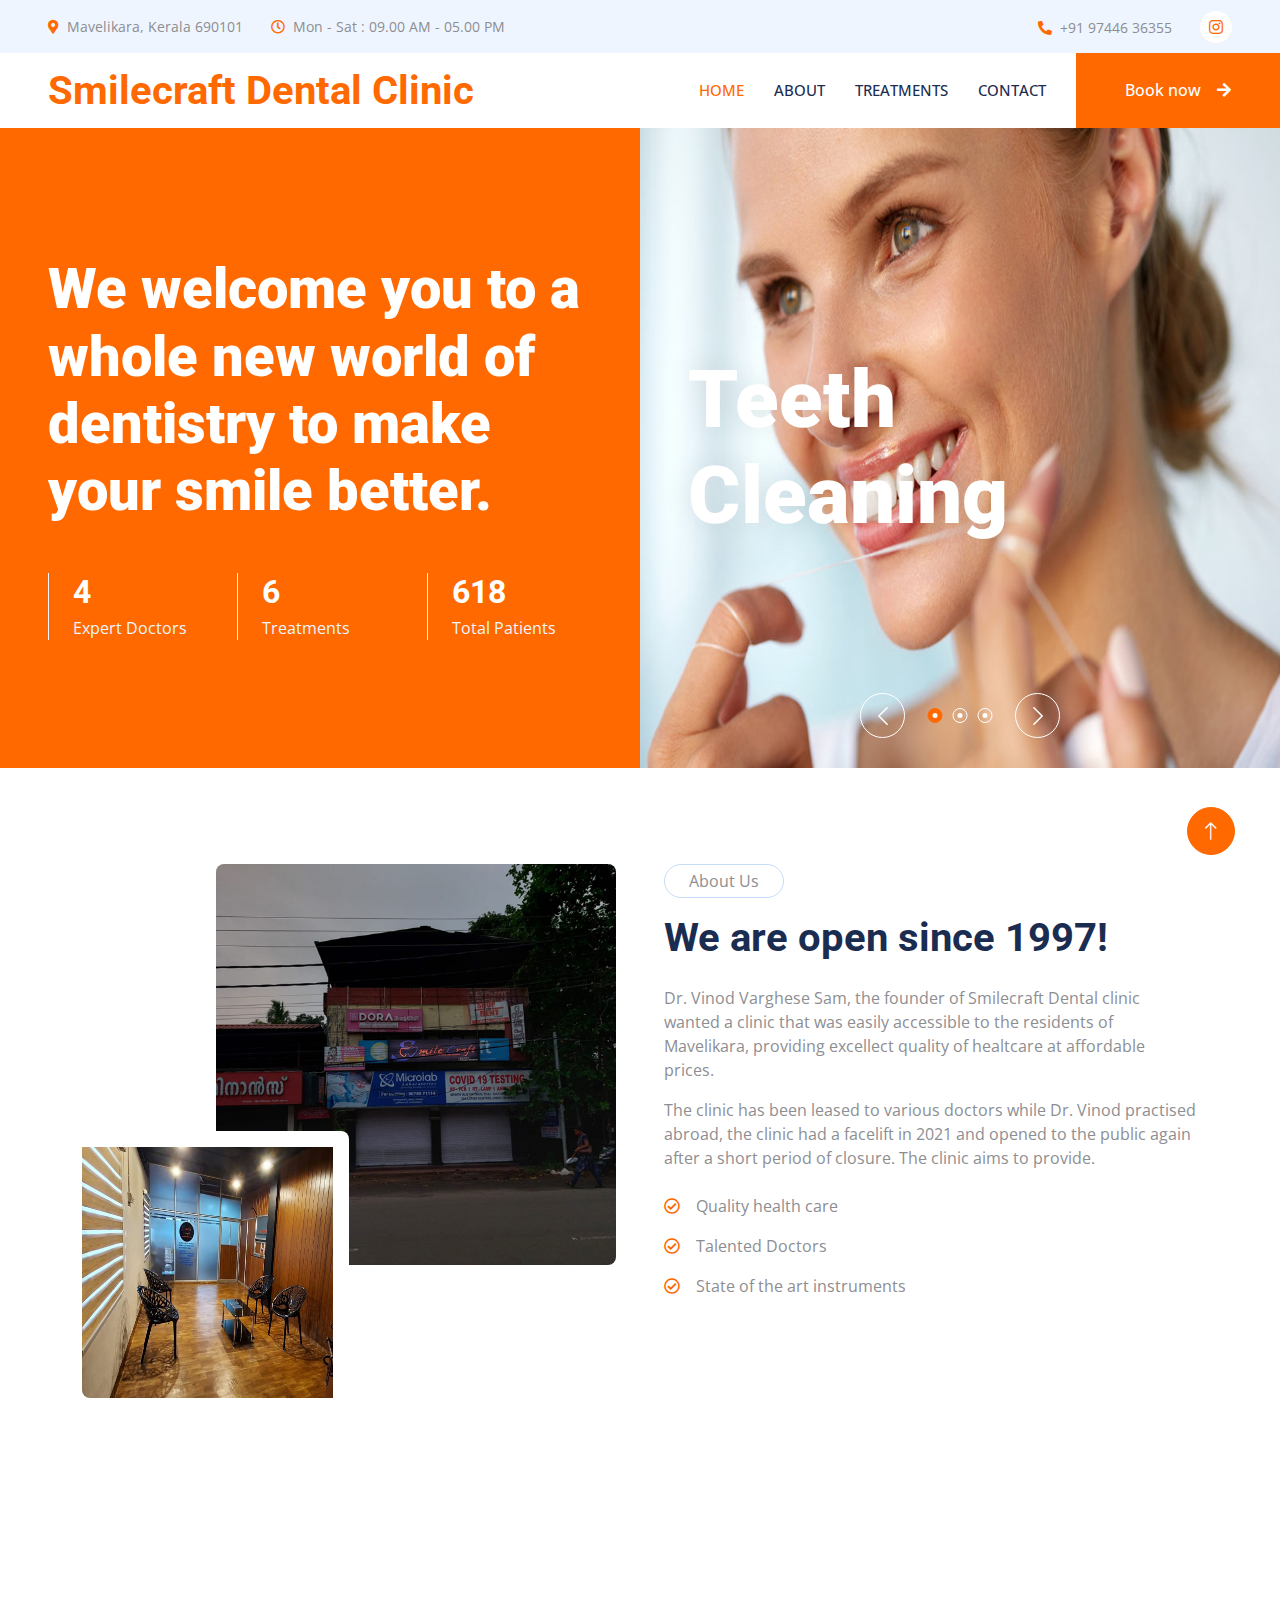
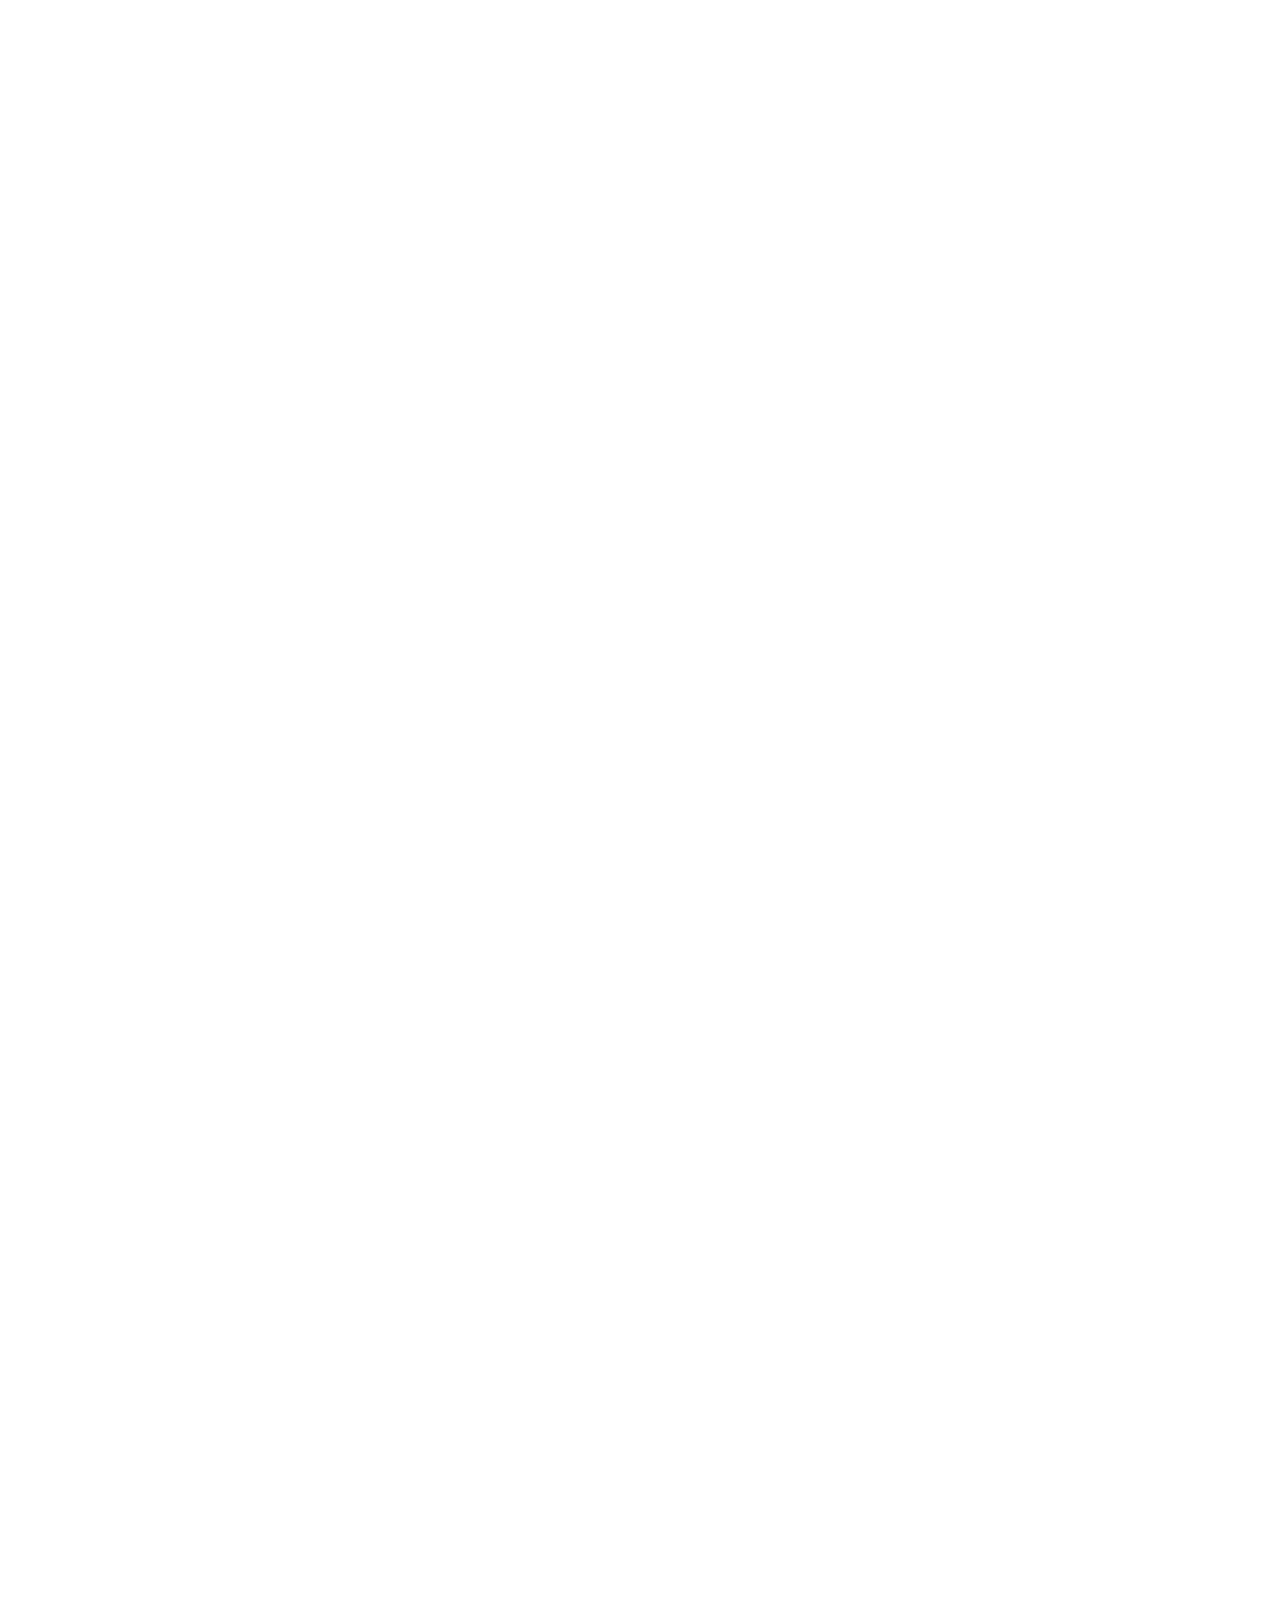
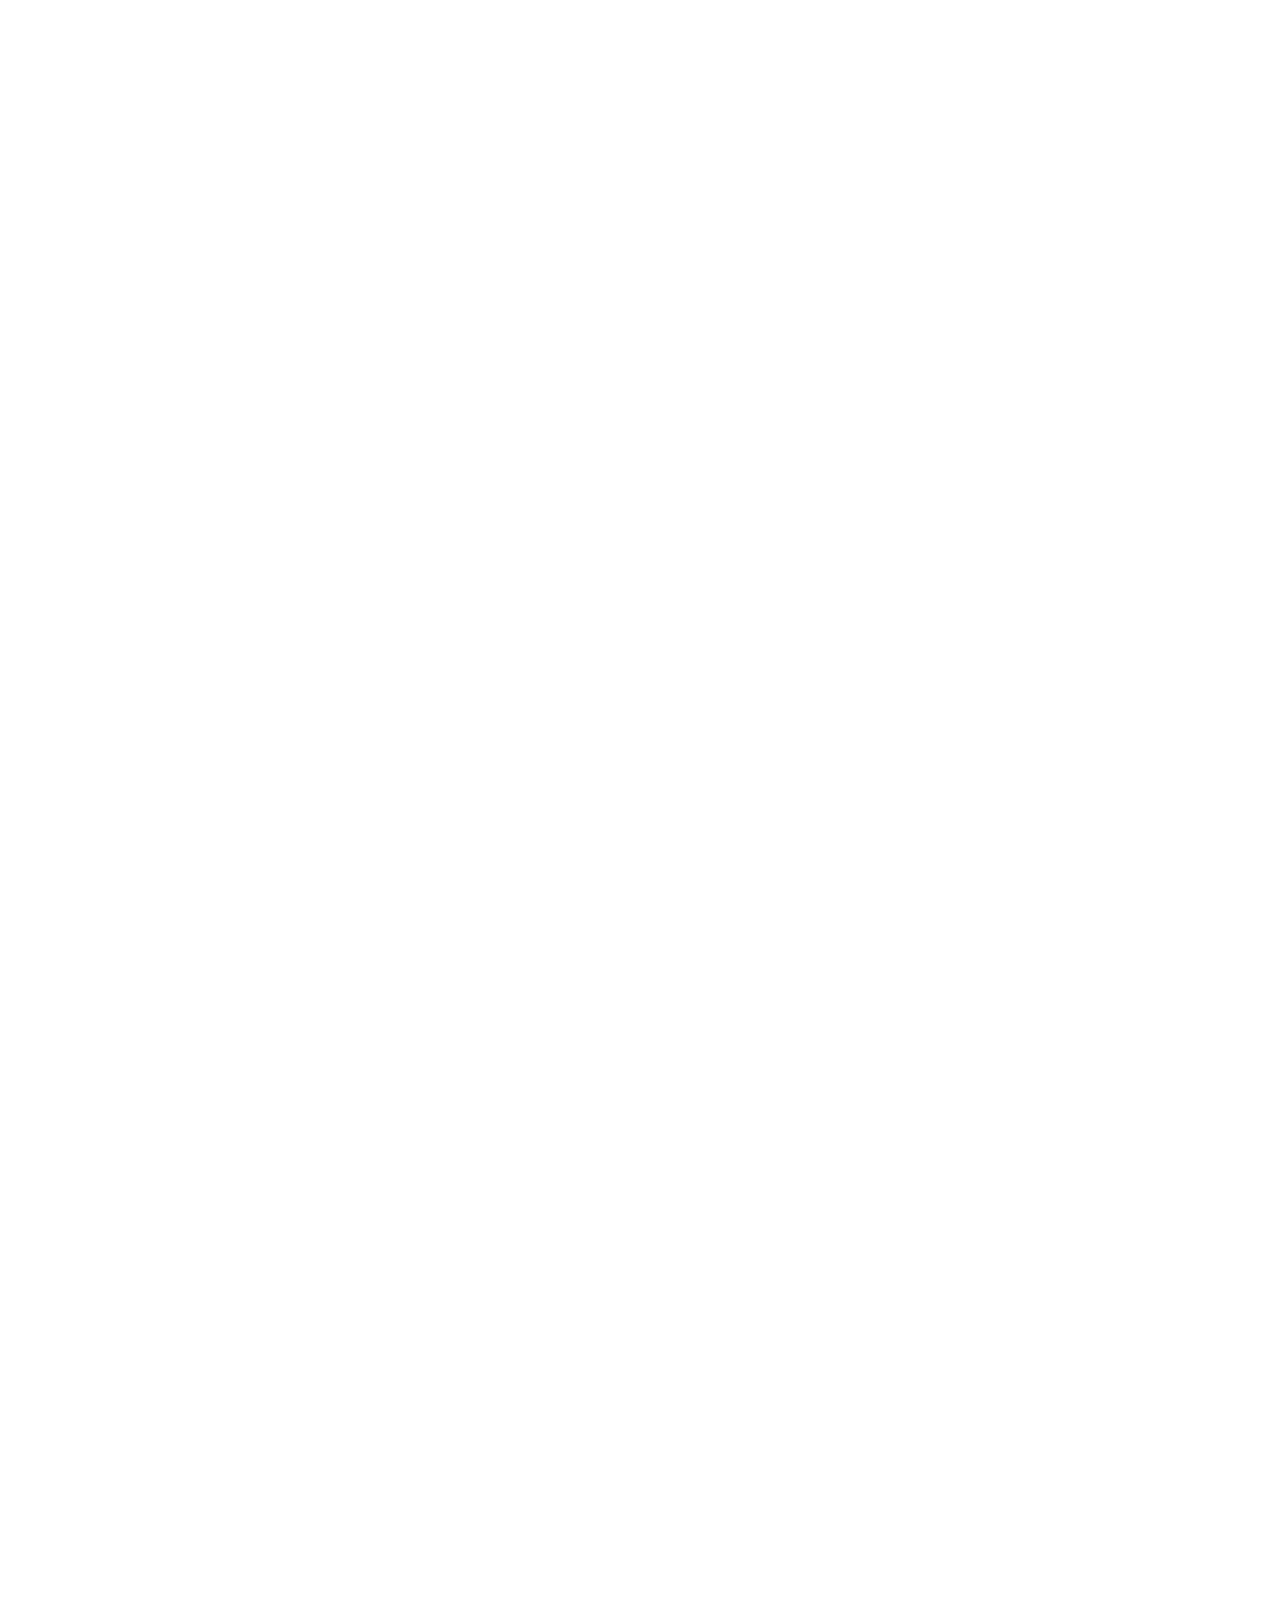
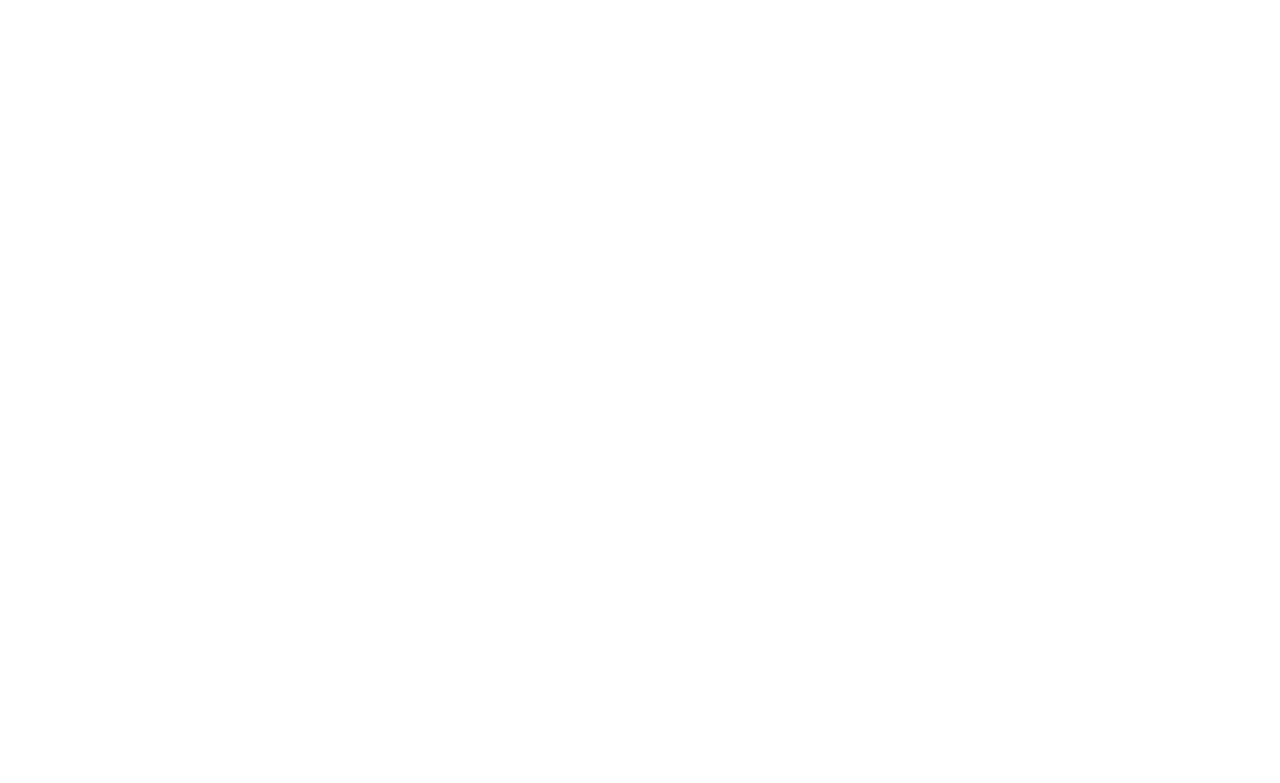
==== index.html @ eaed52ec "New update to entire site and name" ====
<!DOCTYPE html>
<html lang="en">

<head>
    <meta charset="utf-8">
    <title>Smilecraft Dental clinic</title>
    <meta content="width=device-width, initial-scale=1.0" name="viewport">
    <meta content="" name="keywords">
    <meta content="" name="description">

    <!-- Favicon -->
    <link rel="apple-touch-icon" sizes="180x180" href="img/apple-touch-icon.png">
    <link rel="icon" type="image/png" sizes="32x32" href="img/favicon-32x32.png">
    <link rel="icon" type="image/png" sizes="16x16" href="img/favicon-16x16.png">
    <link rel="manifest" href="img/site.webmanifest">

    <!-- Google Web Fonts -->
    <link rel="preconnect" href="https://fonts.googleapis.com">
    <link rel="preconnect" href="https://fonts.gstatic.com" crossorigin>
    <link href="https://fonts.googleapis.com/css2?family=Open+Sans:wght@400;500&family=Roboto:wght@500;700;900&display=swap" rel="stylesheet"> 

    <!-- Icon Font Stylesheet -->
    <link href="https://cdnjs.cloudflare.com/ajax/libs/font-awesome/5.10.0/css/all.min.css" rel="stylesheet">
    <link href="https://cdn.jsdelivr.net/npm/bootstrap-icons@1.4.1/font/bootstrap-icons.css" rel="stylesheet">

    <!-- Libraries Stylesheet -->
    <link href="lib/animate/animate.min.css" rel="stylesheet">
    <link href="lib/owlcarousel/assets/owl.carousel.min.css" rel="stylesheet">
    <link href="lib/tempusdominus/css/tempusdominus-bootstrap-4.min.css" rel="stylesheet" />

    <!-- Customized Bootstrap Stylesheet -->
    <link href="css/bootstrap.min.css" rel="stylesheet">

    <!-- Template Stylesheet -->
    <link href="css/style.css" rel="stylesheet">
</head>

<body>
    <!-- Spinner Start -->
    <div id="spinner" class="show bg-white position-fixed translate-middle w-100 vh-100 top-50 start-50 d-flex align-items-center justify-content-center">
        <div class="spinner-grow text-primary" style="width: 3rem; height: 3rem;" role="status">
            <span class="sr-only">Loading...</span>
        </div>
    </div>
    <!-- Spinner End -->


    <!-- Topbar Start -->
    <div class="container-fluid bg-light p-0 wow fadeIn" data-wow-delay="0.1s">
        <div class="row gx-0 d-none d-lg-flex">
            <div class="col-lg-7 px-5 text-start">
                <div class="h-100 d-inline-flex align-items-center py-3 me-4">
                    <small class="fa fa-map-marker-alt text-primary me-2"></small>
                    <small>Mavelikara, Kerala 690101</small>
                </div>
                <div class="h-100 d-inline-flex align-items-center py-3">
                    <small class="far fa-clock text-primary me-2"></small>
                    <small>Mon - Sat : 09.00 AM - 05.00 PM</small>
                </div>
            </div>
            <div class="col-lg-5 px-5 text-end">
                <div class="h-100 d-inline-flex align-items-center py-3 me-4">
                    <small class="fa fa-phone-alt text-primary me-2"></small>
                    <small>+91 97446 36355</small>
                </div>
                <div class="h-100 d-inline-flex align-items-center">
                    <!-- <a class="btn btn-sm-square rounded-circle bg-white text-primary me-1" href=""><i class="fab fa-facebook-f"></i></a> -->
                    <!-- <a class="btn btn-sm-square rounded-circle bg-white text-primary me-1" href=""><i class="fab fa-twitter"></i></a> -->
                    <!-- <a class="btn btn-sm-square rounded-circle bg-white text-primary me-1" href=""><i class="fab fa-linkedin-in"></i></a> -->
                    <a class="btn btn-sm-square rounded-circle bg-white text-primary me-0" href="https://www.instagram.com/smilecraftmvk/"><i class="fab fa-instagram"></i></a>
                </div>
            </div>
        </div>
    </div>
    <!-- Topbar End -->


    <!-- Navbar Start -->
    <nav class="navbar navbar-expand-lg bg-white navbar-light sticky-top p-0 wow fadeIn" data-wow-delay="0.1s">
        <a href="index.html" class="navbar-brand d-flex align-items-center px-4 px-lg-5">
            <h1 class="m-0 text-primary">Smilecraft Dental Clinic</h1>
        </a>
        <button type="button" class="navbar-toggler me-4" data-bs-toggle="collapse" data-bs-target="#navbarCollapse">
            <span class="navbar-toggler-icon"></span>
        </button>
        <div class="collapse navbar-collapse" id="navbarCollapse">
            <div class="navbar-nav ms-auto p-4 p-lg-0">
                <a href="index.html" class="nav-item nav-link active">Home</a>
                <a href="about.html" class="nav-item nav-link">About</a>
                <a href="treatment.html" class="nav-item nav-link">Treatments</a>
                <!-- <div class="nav-item dropdown">
                    <a href="#" class="nav-link dropdown-toggle" data-bs-toggle="dropdown">Pages</a>
                    <div class="dropdown-menu rounded-0 rounded-bottom m-0">
                        <a href="team.html" class="dropdown-item">Our doctors</a>
                        <a href="testimonial.html" class="dropdown-item">Testimonial</a>
                    </div>
                </div> -->
                <a href="contact.html" class="nav-item nav-link">Contact</a>
            </div>
            <a href="appointment.html" class="btn btn-primary rounded-0 py-4 px-lg-5 d-none d-lg-block">Book now<i class="fa fa-arrow-right ms-3"></i></a>
        </div>
    </nav>
    <!-- Navbar End -->


    <!-- Header Start -->
    <div class="container-fluid header bg-primary p-0 mb-5">
        <div class="row g-0 align-items-center flex-column-reverse flex-lg-row">
            <div class="col-lg-6 p-5 wow fadeIn" data-wow-delay="0.1s">
                <h1 class="display-4 text-white mb-5">We welcome you to a whole new world of dentistry to make your smile better.</h1>
                <div class="row g-4">
                    <div class="col-sm-4">
                        <div class="border-start border-light ps-4">
                            <h2 class="text-white mb-1" data-toggle="counter-up">12</h2>
                            <p class="text-light mb-0">Expert Doctors</p>
                        </div>
                    </div>
                    <div class="col-sm-4">
                        <div class="border-start border-light ps-4">
                            <h2 class="text-white mb-1" data-toggle="counter-up">17</h2>
                            <p class="text-light mb-0">Treatments</p>
                        </div>
                    </div>
                    <div class="col-sm-4">
                        <div class="border-start border-light ps-4">
                            <h2 class="text-white mb-1" data-toggle="counter-up">1900</h2>
                            <p class="text-light mb-0">Total Patients</p>
                        </div>
                    </div>
                </div>
            </div>
            <div class="col-lg-6 wow fadeIn" data-wow-delay="0.5s">
                <div class="owl-carousel header-carousel">
                    <div class="owl-carousel-item position-relative">
                        <img class="img-fluid" src="img/carousel-1.jpg" alt="">
                        <div class="owl-carousel-text">
                            <h1 class="display-1 text-white mb-0">Teeth Cleaning</h1>
                        </div>
                    </div>
                    <div class="owl-carousel-item position-relative">
                        <img class="img-fluid" src="img/carousel-2.jpg" alt="">
                        <div class="owl-carousel-text">
                            <h1 class="display-1 text-white mb-0">Extractions</h1>
                        </div>
                    </div>
                    <div class="owl-carousel-item position-relative">
                        <img class="img-fluid" src="img/carousel-3.jpg" alt="">
                        <div class="owl-carousel-text">
                            <h1 class="display-1 text-white mb-0">Root Canal</h1>
                        </div>
                    </div>
                </div>
            </div>
        </div>
    </div>
    <!-- Header End -->


    <!-- About Start -->
    <div class="container-xxl py-5">
        <div class="container">
            <div class="row g-5">
                <div class="col-lg-6 wow fadeIn" data-wow-delay="0.1s">
                    <div class="d-flex flex-column">
                        <img class="img-fluid rounded w-75 align-self-end" src="img/about-1.jpg" alt="">
                        <img class="img-fluid rounded w-50 bg-white pt-3 pe-3" src="img/about-2.jpg" alt="" style="margin-top: -25%;">
                    </div>
                </div>
                <div class="col-lg-6 wow fadeIn" data-wow-delay="0.5s">
                    <p class="d-inline-block border rounded-pill py-1 px-4">About Us</p>
                    <h1 class="mb-4">We are open since 1997!</h1>
                    <p>Dr. Vinod Varghese Sam, the founder of Smilecraft Dental clinic wanted a clinic that was easily accessible to the residents of Mavelikara, providing excellect quality of healtcare at affordable prices.</p>
                    <p class="mb-4">The clinic has been leased to various doctors while Dr. Vinod practised abroad, the clinic had a facelift in 2021 and opened to the public again after a short period of closure. The clinic aims to provide.</p>
                    <p><i class="far fa-check-circle text-primary me-3"></i>Quality health care</p>
                    <p><i class="far fa-check-circle text-primary me-3"></i>Talented Doctors</p>
                    <p><i class="far fa-check-circle text-primary me-3"></i>State of the art instruments</p>
                </div>
            </div>
        </div>
    </div>
    <!-- About End -->


    <!-- Service Start -->
    <div class="container-xxl py-5">
        <div class="container">
            <div class="text-center mx-auto mb-5 wow fadeInUp" data-wow-delay="0.1s" style="max-width: 600px;">
                <p class="d-inline-block border rounded-pill py-1 px-4">Services</p>
                <h1>Dental Treatments We Provide</h1>
            </div>
            <div class="row g-4">
                <div class="col-lg-4 col-md-6 wow fadeInUp" data-wow-delay="0.1s">
                    <div class="service-item bg-light rounded h-100 p-5">
                        <div class="d-inline-flex align-items-center justify-content-center bg-white rounded-circle mb-4" style="width: 65px; height: 65px;">
                            <i class="fa fa-tooth text-primary fs-4"></i>
                        </div>
                        <h4 class="mb-3">Teeth Cleaning</h4>
                        <p class="mb-4">This is by far the most common reason people visit the dentist. Many dentists recommend a cleaning every six months, and some recommend once a year. Either way, it’s a very important part of oral health. Your own toothbrush will never be as efficient as the tools a dentist uses to clean your teeth.</p>
                        <!-- <a class="btn" href=""><i class="fa fa-plus text-primary me-3"></i>Read More</a> -->
                    </div>
                </div>
                <div class="col-lg-4 col-md-6 wow fadeInUp" data-wow-delay="0.3s">
                    <div class="service-item bg-dark rounded h-100 p-5">
                        <div class="d-inline-flex align-items-center justify-content-center bg-white rounded-circle mb-4" style="width: 65px; height: 65px;">
                            <i class="fa fa-tooth text-primary fs-4"></i>
                        </div>
                        <h4 class="mb-3 text-white">Teeth Whitening</h4>
                        <p class="mb-4">Some people are sensitive to the whitening agents used, but otherwise it’s an easy procedure that most dental offices can do. At home teeth whitening kits involve a lot of extra time and effort. You need to buy kits and spend a lot of time.</p>
                        <!-- <a class="btn" href=""><i class="fa fa-plus text-primary me-3"></i>Read More</a> -->
                    </div>
                </div>
                <div class="col-lg-4 col-md-6 wow fadeInUp" data-wow-delay="0.5s">
                    <div class="service-item bg-light rounded h-100 p-5">
                        <div class="d-inline-flex align-items-center justify-content-center bg-white rounded-circle mb-4" style="width: 65px; height: 65px;">
                            <i class="fa fa-tooth text-primary fs-4"></i>
                        </div>
                        <h4 class="mb-3">Extractions</h4>
                        <p class="mb-4">Extractions sound scary and painful. Admittedly, they are not the most pleasant of procedures. However, your dentist will do everything in their power to help you feel comfortable. You may need an extraction for any number of reasons.</p>
                        <!-- <a class="btn" href=""><i class="fa fa-plus text-primary me-3"></i>Read More</a> -->
                    </div>
                </div>
                <div class="col-lg-4 col-md-6 wow fadeInUp" data-wow-delay="0.1s">
                    <div class="service-item bg-dark rounded h-100 p-5">
                        <div class="d-inline-flex align-items-center justify-content-center bg-white rounded-circle mb-4" style="width: 65px; height: 65px;">
                            <i class="fa fa-tooth text-primary fs-4"></i>
                        </div>
                        <h4 class="mb-3 text-white">Fillings</h4>
                        <p class="mb-4">Cavities are all too common and all too easy to get. For most cavities, a filling is the recommended answer. Acids in food and inside your body can easily break down tooth enamel if overexposed. Luckily, filling most cavities is a quick procedure. You’ll likely be numbed, which can last for a few hours after the filling is over.</p>
                        <!-- <a class="btn" href=""><i class="fa fa-plus text-primary me-3"></i>Read More</a> -->
                    </div>
                </div>
                <div class="col-lg-4 col-md-6 wow fadeInUp" data-wow-delay="0.3s">
                    <div class="service-item bg-light rounded h-100 p-5">
                        <div class="d-inline-flex align-items-center justify-content-center bg-white rounded-circle mb-4" style="width: 65px; height: 65px;">
                            <i class="fa fa-tooth text-primary fs-4"></i>
                        </div>
                        <h4 class="mb-3">Crowns</h4>
                        <p class="mb-4">If your cavity is a little too big for a filling, or the top part of your tooth has decayed, a crown is the solution. These are usually two-visit procedures, but like the filling, shouldn’t be overtly painful. Your dentist will take a molding of your tooth so that a lab can craft a properly fitted crown to cover the decayed area.</p>
                        <!-- <a class="btn" href=""><i class="fa fa-plus text-primary me-3"></i>Read More</a> -->
                    </div>
                </div>
                <div class="col-lg-4 col-md-6 wow fadeInUp" data-wow-delay="0.5s">
                    <div class="service-item bg-dark rounded h-100 p-5">
                        <div class="d-inline-flex align-items-center justify-content-center bg-white rounded-circle mb-4" style="width: 65px; height: 65px;">
                            <i class="fa fa-tooth text-primary fs-4"></i>
                        </div>
                        <h4 class="mb-3 text-white">Root Canal</h4>
                        <p class="mb-4">This is one that most people dread, and for fair reasons. Root canals are usually preceded by some pretty awful tooth pain. A root canal means the tissue inside or under your tooth is infected and inflamed. To get rid of the pain, the dentist needs to deaden the nerve and remove the tissue. Sometimes you may need to take an antibiotic before the procedure.</p>
                        <!-- <a class="btn" href=""><i class="fa fa-plus text-primary me-3"></i>Read More</a> -->
                    </div>
                </div>
                <div class="col-lg-4 col-md-6 wow fadeInUp" data-wow-delay="0.5s">
                    <div class="service-item bg-light rounded h-100 p-5">
                        <div class="d-inline-flex align-items-center justify-content-center bg-white rounded-circle mb-4" style="width: 65px; height: 65px;">
                            <i class="fa fa-tooth text-primary fs-4"></i>
                        </div>
                        <h4 class="mb-3">Braces/Invisalign</h4>
                        <p class="mb-4">Most practices are moving away from traditional braces and towards Invisalign, but they both serve the same purpose. The goal is to straighten and correct crooked teeth, as straighter teeth are often healthier and easier to take care of. Classic braces use metal and other materials to slowly tighten teeth back into place.</p>
                        <!-- <a class="btn" href=""><i class="fa fa-plus text-primary me-3"></i>Read More</a> -->
                    </div>
                </div>
                <div class="col-lg-4 col-md-6 wow fadeInUp" data-wow-delay="0.5s">
                    <div class="service-item bg-dark rounded h-100 p-5">
                        <div class="d-inline-flex align-items-center justify-content-center bg-white rounded-circle mb-4" style="width: 65px; height: 65px;">
                            <i class="fa fa-tooth text-primary fs-4"></i>
                        </div>
                        <h4 class="mb-3 text-white">Bonding</h4>
                        <p class="mb-4">This is another way to repair damaged or chipped teeth. It involves a resin – a sort of plastic – that your dentists tints to match the natural shade of your teeth. It’s less invasive than some other methods, especially for smaller imperfections. Several layers are needed to really secure the resin, and a light is used to “dry” each layer.</p>
                        <!-- <a class="btn" href=""><i class="fa fa-plus text-primary me-3"></i>Read More</a> -->
                    </div>
                </div>
                <div class="col-lg-4 col-md-6 wow fadeInUp" data-wow-delay="0.5s">
                    <div class="service-item bg-light rounded h-100 p-5">
                        <div class="d-inline-flex align-items-center justify-content-center bg-white rounded-circle mb-4" style="width: 65px; height: 65px;">
                            <i class="fa fa-tooth text-primary fs-4"></i>
                        </div>
                        <h4 class="mb-3">Dentures</h4>
                        <p class="mb-4">Dentures are usually associated with ageing, but a lot of people may need dentures. They are meant to replace teeth in a natural way, and they’re typically removable. Fitting for dentures is very common, and it takes a while. In the end, it’s worth it to have a full set of working teeth again.</p>
                        <!-- <a class="btn" href=""><i class="fa fa-plus text-primary me-3"></i>Read More</a> -->
                    </div>
                </div>
            </div>
        </div>
    </div>
    <!-- Service End -->

    <!-- Team Start -->
    <div class="container-xxl py-5">
        <div class="container">
            <div class="text-center mx-auto mb-5 wow fadeInUp" data-wow-delay="0.1s" style="max-width: 600px;">
                <p class="d-inline-block border rounded-pill py-1 px-4">Doctors</p>
                <h1>Our Experienced Doctors</h1>
            </div>
            <div class="row g-4">
                <div class="col-lg-3 col-md-6 wow fadeInUp" data-wow-delay="0.1s">
                    <div class="team-item position-relative rounded overflow-hidden">
                        <div class="overflow-hidden">
                            <img class="img-fluid" src="img/team-1.jpg" alt="">
                        </div>
                        <div class="team-text bg-light text-center p-4">
                            <h5>Dr. Deepthy</h5>
                            <p class="text-primary">Dentist</p>
                            <!-- <div class="team-social text-center">
                                <a class="btn btn-square" href=""><i class="fab fa-facebook-f"></i></a>
                                <a class="btn btn-square" href=""><i class="fab fa-twitter"></i></a>
                                <a class="btn btn-square" href=""><i class="fab fa-instagram"></i></a>
                            </div> -->
                        </div>
                    </div>
                </div>
                <div class="col-lg-3 col-md-6 wow fadeInUp" data-wow-delay="0.3s">
                    <div class="team-item position-relative rounded overflow-hidden">
                        <div class="overflow-hidden">
                            <img class="img-fluid" src="img/team-2.jpg" alt="">
                        </div>
                        <div class="team-text bg-light text-center p-4">
                            <h5>Dr. Mathew</h5>
                            <p class="text-primary">Dentist</p>
                            <!-- <div class="team-social text-center">
                                <a class="btn btn-square" href=""><i class="fab fa-facebook-f"></i></a>
                                <a class="btn btn-square" href=""><i class="fab fa-twitter"></i></a>
                                <a class="btn btn-square" href=""><i class="fab fa-instagram"></i></a>
                            </div> -->
                        </div>
                    </div>
                </div>
                <div class="col-lg-3 col-md-6 wow fadeInUp" data-wow-delay="0.5s">
                    <div class="team-item position-relative rounded overflow-hidden">
                        <div class="overflow-hidden">
                            <img class="img-fluid" src="img/team-3.jpg" alt="">
                        </div>
                        <div class="team-text bg-light text-center p-4">
                            <h5>Dr. Nebu</h5>
                            <p class="text-primary">Dentist</p>
                            <!-- <div class="team-social text-center">
                                <a class="btn btn-square" href=""><i class="fab fa-facebook-f"></i></a>
                                <a class="btn btn-square" href=""><i class="fab fa-twitter"></i></a>
                                <a class="btn btn-square" href=""><i class="fab fa-instagram"></i></a>
                            </div> -->
                        </div>
                    </div>
                </div>
                <div class="col-lg-3 col-md-6 wow fadeInUp" data-wow-delay="0.7s">
                    <div class="team-item position-relative rounded overflow-hidden">
                        <div class="overflow-hidden">
                            <img class="img-fluid" src="img/team-4.jpg" alt="">
                        </div>
                        <div class="team-text bg-light text-center p-4">
                            <h5>Dr. Vinod Varghese Sam</h5>
                            <p class="text-primary">Dentist</p>
                            <!-- <div class="team-social text-center">
                                <a class="btn btn-square" href=""><i class="fab fa-facebook-f"></i></a>
                                <a class="btn btn-square" href=""><i class="fab fa-twitter"></i></a>
                                <a class="btn btn-square" href=""><i class="fab fa-instagram"></i></a>
                            </div> -->
                        </div>
                    </div>
                </div>
            </div>
        </div>
    </div>
    <!-- Team End -->


    <!-- Appointment Start -->
    <div class="container-xxl py-5">
        <div class="container">
            <div class="row g-5">
                <div class="col-lg-6 wow fadeInUp" data-wow-delay="0.1s">
                    <p class="d-inline-block border rounded-pill py-1 px-4">Book Now</p>
                    <h1 class="mb-4">Make An Appointment To Visit Us </h1>
                    <p class="mb-4">You can call us or fill up this form and we will get back to you soon.</p>
                    <div class="bg-light rounded d-flex align-items-center p-5 mb-4">
                        <div class="d-flex flex-shrink-0 align-items-center justify-content-center rounded-circle bg-white" style="width: 55px; height: 55px;">
                            <i class="fa fa-phone-alt text-primary"></i>
                        </div>
                        <div class="ms-4">
                            <p class="mb-2">Call Us Now</p>
                            <h5 class="mb-0">+91 97446 36355</h5>
                        </div>
                    </div>
                    <div class="bg-light rounded d-flex align-items-center p-5">
                        <div class="d-flex flex-shrink-0 align-items-center justify-content-center rounded-circle bg-white" style="width: 55px; height: 55px;">
                            <i class="fa fa-envelope-open text-primary"></i>
                        </div>
                        <div class="ms-4">
                            <p class="mb-2">Mail Us Now</p>
                            <h5 class="mb-0">smilecraftmvk@gmail.com</h5>
                        </div>
                    </div>
                </div>
                <div class="col-lg-6 wow fadeInUp" data-wow-delay="0.5s">
                    <div class="bg-light rounded h-100 d-flex align-items-center p-5">
                        <form>
                            <div class="row g-3">
                                <div class="col-12 col-sm-6">
                                    <input type="text" class="form-control border-0" placeholder="Your Name" style="height: 55px;">
                                </div>
                                <div class="col-12 col-sm-6">
                                    <input type="email" class="form-control border-0" placeholder="Your Email" style="height: 55px;">
                                </div>
                                <div class="col-12 col-sm-6">
                                    <input type="text" class="form-control border-0" placeholder="Your Mobile" style="height: 55px;">
                                </div>
                                <div class="col-12 col-sm-6">
                                    <select class="form-select border-0" style="height: 55px;">
                                        <option selected>Choose Doctor</option>
                                        <option value="1">Dr. Deepthy</option>
                                        <option value="2">Dr. Mathew</option>
                                        <option value="3">Dr. Nebu</option>
                                    </select>
                                </div>
                                <div class="col-12 col-sm-6">
                                    <div class="date" id="date" data-target-input="nearest">
                                        <input type="text"
                                            class="form-control border-0 datetimepicker-input"
                                            placeholder="Choose Date" data-target="#date" data-toggle="datetimepicker" style="height: 55px;">
                                    </div>
                                </div>
                                <div class="col-12 col-sm-6">
                                    <div class="time" id="time" data-target-input="nearest">
                                        <input type="text"
                                            class="form-control border-0 datetimepicker-input"
                                            placeholder="Choose Date" data-target="#time" data-toggle="datetimepicker" style="height: 55px;">
                                    </div>
                                </div>
                                <div class="col-12">
                                    <textarea class="form-control border-0" rows="5" placeholder="Describe your problem"></textarea>
                                </div>
                                <div class="col-12">
                                    <button class="btn btn-primary w-100 py-3" type="submit">Book Appointment</button>
                                </div>
                            </div>
                        </form>
                    </div>
                </div>
            </div>
        </div>
    </div>
    <!-- Appointment End -->


    <!-- Testimonial Start -->
    <div class="container-xxl py-5">
        <div class="container">
            <div class="text-center mx-auto mb-5 wow fadeInUp" data-wow-delay="0.1s" style="max-width: 600px;">
                <p class="d-inline-block border rounded-pill py-1 px-4">Testimonial</p>
                <h1>What Our Patients Say!</h1>
            </div>
            <div class="owl-carousel testimonial-carousel wow fadeInUp" data-wow-delay="0.1s">
                <div class="testimonial-item text-center">
                    <img class="img-fluid bg-light rounded-circle p-2 mx-auto mb-4" src="img/testimonial-1.jpg" style="width: 100px; height: 100px;">
                    <div class="testimonial-text rounded text-center p-4">
                        <p>Good dental clinic.</p>
                        <h5 class="mb-1">Shaji TP</h5>
                        <span class="fst-italic">Local Guide</span>
                    </div>
                </div>
                <div class="testimonial-item text-center">
                    <img class="img-fluid bg-light rounded-circle p-2 mx-auto mb-4" src="img/testimonial-2.jpg" style="width: 100px; height: 100px;">
                    <div class="testimonial-text rounded text-center p-4">
                        <p>Good</p>
                        <h5 class="mb-1">Tony Cherian</h5>
                        <span class="fst-italic">Local Guide</span>
                    </div>
                </div>
                <div class="testimonial-item text-center">
                    <img class="img-fluid bg-light rounded-circle p-2 mx-auto mb-4" src="img/testimonial-3.jpg" style="width: 100px; height: 100px;">
                    <div class="testimonial-text rounded text-center p-4">
                        <p>A very good dental clinic with a very familar atmosphere and friendly doctors</p>
                        <h5 class="mb-1">Reuben Vinod</h5>
                        <span class="fst-italic">Student</span>
                    </div>
                </div>
            </div>
        </div>
    </div>
    <!-- Testimonial End -->


    <!-- Footer Start -->
    <div class="container-fluid bg-dark text-light footer mt-5 pt-5 wow fadeIn" data-wow-delay="0.1s">
        <div class="container py-5">
            <div class="row g-5">
                <div class="col-lg-3 col-md-6">
                    <h5 class="text-light mb-4">Address</h5>
                    <p class="mb-2"><i class="fa fa-map-marker-alt me-3"></i>Mavelikara, Kerala 69010</p>
                    <p class="mb-2"><i class="fa fa-phone-alt me-3"></i>+91 97446 36355</p>
                    <p class="mb-2"><i class="fa fa-envelope me-3"></i>smilecraftmvk@gmail.com</p>
                    <div class="d-flex pt-2">
                        <!-- <a class="btn btn-outline-light btn-social rounded-circle" href=""><i class="fab fa-twitter"></i></a>
                        <a class="btn btn-outline-light btn-social rounded-circle" href=""><i class="fab fa-facebook-f"></i></a>
                        <a class="btn btn-outline-light btn-social rounded-circle" href=""><i class="fab fa-youtube"></i></a> -->
                        <a class="btn btn-outline-light btn-social rounded-circle" href="https://www.instagram.com/smilecraftmvk/"><i class="fab fa-instagram"></i></a>
                    </div>
                </div>
                <div class="col-lg-3 col-md-6">
                    <h5 class="text-light mb-4">Specialties</h5>
                    <a class="btn btn-link">Endodontics</a>
                    <a class="btn btn-link">Orthodontics</a>
                    <a class="btn btn-link">Periodontics</a>
                    <a class="btn btn-link">Prosthodontics</a>
                    <a class="btn btn-link">Maxillofacial surgery </a>
                </div>
                <div class="col-lg-3 col-md-6">
                    <h5 class="text-light mb-4">Quick Links</h5>
                    <a class="btn btn-link" href="about.html">About Us</a>
                    <a class="btn btn-link" href="contact.html">Contact Us</a>
                    <a class="btn btn-link" href="treatment.html">Our Services</a>
                </div>
                <div class="col-lg-3 col-md-6">
                    <h5 class="text-light mb-4">Newsletter</h5>
                    <p>Drop your email if you want sign-up to our Newsletter</p>
                    <div class="position-relative mx-auto" style="max-width: 400px;">
                        <input class="form-control border-0 w-100 py-3 ps-4 pe-5" type="text" placeholder="Your email">
                        <button type="button" class="btn btn-primary py-2 position-absolute top-0 end-0 mt-2 me-2">Sign Up</button>
                    </div>
                </div>
            </div>
        </div>
        <div class="container">
            <div class="copyright">
                <div class="row">
                    <div class="col-md-6 text-center text-md-start mb-3 mb-md-0">
                        &copy; <a class="border-bottom" href="#">Smilecraft Dental Clinic</a>, All Rights Reserved.
                    </div>
                </div>
            </div>
        </div>
    </div>
    <!-- Footer End -->


    <!-- Back to Top -->
    <a href="#" class="btn btn-lg btn-primary btn-lg-square rounded-circle back-to-top"><i class="bi bi-arrow-up"></i></a>


    <!-- JavaScript Libraries -->
    <script src="https://code.jquery.com/jquery-3.4.1.min.js"></script>
    <script src="https://cdn.jsdelivr.net/npm/bootstrap@5.0.0/dist/js/bootstrap.bundle.min.js"></script>
    <script src="lib/wow/wow.min.js"></script>
    <script src="lib/easing/easing.min.js"></script>
    <script src="lib/waypoints/waypoints.min.js"></script>
    <script src="lib/counterup/counterup.min.js"></script>
    <script src="lib/owlcarousel/owl.carousel.min.js"></script>
    <script src="lib/tempusdominus/js/moment.min.js"></script>
    <script src="lib/tempusdominus/js/moment-timezone.min.js"></script>
    <script src="lib/tempusdominus/js/tempusdominus-bootstrap-4.min.js"></script>

    <!-- Template Javascript -->
    <script src="js/main.js"></script>
</body>

</html>
---- css/style.css ----
/********** Template CSS **********/
:root {
    --primary: #ff6900;
    --light: #EFF5FF;
    --dark: #1B2C51;
}

.fw-medium {
    font-weight: 500 !important;
}

.fw-bold {
    font-weight: 700 !important;
}

.fw-black {
    font-weight: 900 !important;
}

.back-to-top {
    position: fixed;
    display: none;
    right: 45px;
    bottom: 45px;
    z-index: 99;
}


/*** Spinner ***/
#spinner {
    opacity: 0;
    visibility: hidden;
    transition: opacity .5s ease-out, visibility 0s linear .5s;
    z-index: 99999;
}

#spinner.show {
    transition: opacity .5s ease-out, visibility 0s linear 0s;
    visibility: visible;
    opacity: 1;
}


/*** Button ***/
.btn {
    font-weight: 500;
    transition: .5s;
}

.btn.btn-primary,
.btn.btn-secondary {
    color: #FFFFFF;
}

.btn-square {
    width: 38px;
    height: 38px;
}

.btn-sm-square {
    width: 32px;
    height: 32px;
}

.btn-lg-square {
    width: 48px;
    height: 48px;
}

.btn-square,
.btn-sm-square,
.btn-lg-square {
    padding: 0;
    display: flex;
    align-items: center;
    justify-content: center;
    font-weight: normal;
}


/*** Navbar ***/
.navbar .dropdown-toggle::after {
    border: none;
    content: "\f107";
    font-family: "Font Awesome 5 Free";
    font-weight: 900;
    vertical-align: middle;
    margin-left: 8px;
}

.navbar .navbar-nav .nav-link {
    margin-right: 30px;
    padding: 25px 0;
    color: #FFFFFF;
    font-size: 15px;
    font-weight: 500;
    text-transform: uppercase;
    outline: none;
}

.navbar .navbar-nav .nav-link:hover,
.navbar .navbar-nav .nav-link.active {
    color: var(--primary);
}

@media (max-width: 991.98px) {
    .navbar .navbar-nav .nav-link  {
        margin-right: 0;
        padding: 10px 0;
    }

    .navbar .navbar-nav {
        border-top: 1px solid #EEEEEE;
    }
}

.navbar .navbar-brand,
.navbar a.btn {
    height: 75px;
}

.navbar .navbar-nav .nav-link {
    color: var(--dark);
    font-weight: 500;
}

.navbar.sticky-top {
    top: -100px;
    transition: .5s;
}

@media (min-width: 992px) {
    .navbar .nav-item .dropdown-menu {
        display: block;
        border: none;
        margin-top: 0;
        top: 150%;
        opacity: 0;
        visibility: hidden;
        transition: .5s;
    }

    .navbar .nav-item:hover .dropdown-menu {
        top: 100%;
        visibility: visible;
        transition: .5s;
        opacity: 1;
    }
}


/*** Header ***/
.header-carousel .owl-carousel-text {
    position: absolute;
    width: 100%;
    height: 100%;
    padding: 3rem;
    top: 0;
    left: 0;
    display: flex;
    align-items: center;
    justify-content: center;
    text-shadow: 0 0 30px rgba(0, 0, 0, .1);
}

.header-carousel .owl-nav {
    position: absolute;
    width: 200px;
    height: 45px;
    bottom: 30px;
    left: 50%;
    transform: translateX(-50%);
    display: flex;
    justify-content: space-between;
}

.header-carousel .owl-nav .owl-prev,
.header-carousel .owl-nav .owl-next {
    width: 45px;
    height: 45px;
    display: flex;
    align-items: center;
    justify-content: center;
    color: #FFFFFF;
    background: transparent;
    border: 1px solid #FFFFFF;
    border-radius: 45px;
    font-size: 22px;
    transition: .5s;
}

.header-carousel .owl-nav .owl-prev:hover,
.header-carousel .owl-nav .owl-next:hover {
    background: var(--primary);
    border-color: var(--primary);
}

.header-carousel .owl-dots {
    position: absolute;
    height: 45px;
    bottom: 30px;
    left: 50%;
    transform: translateX(-50%);
    display: flex;
    align-items: center;
    justify-content: center;
}

.header-carousel .owl-dot {
    position: relative;
    display: inline-block;
    margin: 0 5px;
    width: 15px;
    height: 15px;
    background: transparent;
    border: 1px solid #FFFFFF;
    border-radius: 15px;
    transition: .5s;
}

.header-carousel .owl-dot::after {
    position: absolute;
    content: "";
    width: 5px;
    height: 5px;
    top: 4px;
    left: 4px;
    background: #FFFFFF;
    border-radius: 5px;
}

.header-carousel .owl-dot.active {
    background: var(--primary);
    border-color: var(--primary);
}

.page-header {
    background: url(../img/header-page.jpg) top center no-repeat;
    background-size: cover;
    text-shadow: 0 0 30px rgba(0, 0, 0, .1);
}

.breadcrumb-item + .breadcrumb-item::before {
    color: var(--light);
}


/*** Service ***/
.service-item {
    transition: .5s;
}

.service-item:hover {
    margin-top: -10px;
    box-shadow: 0 .5rem 1.5rem rgba(0, 0, 0, .08);
}

.service-item .btn {
    width: 40px;
    height: 40px;
    display: inline-flex;
    align-items: center;
    background: #FFFFFF;
    border-radius: 40px;
    white-space: nowrap;
    overflow: hidden;
    transition: .5s;
}

.service-item:hover .btn {
    width: 140px;
}


/*** Feature ***/
@media (min-width: 992px) {
    .container.feature {
        max-width: 100% !important;
    }

    .feature-text  {
        padding-left: calc(((100% - 960px) / 2) + .75rem);
    }
}

@media (min-width: 1200px) {
    .feature-text  {
        padding-left: calc(((100% - 1140px) / 2) + .75rem);
    }
}

@media (min-width: 1400px) {
    .feature-text  {
        padding-left: calc(((100% - 1320px) / 2) + .75rem);
    }
}


/*** Team ***/
.team-item img {
    position: relative;
    top: 0;
    transition: .5s;
}

.team-item:hover img {
    top: -30px;
}

.team-item .team-text {
    position: relative;
    height: 100px;
    transition: .5s;
}

.team-item:hover .team-text {
    margin-top: -60px;
    height: 160px;
}

.team-item .team-text .team-social {
    opacity: 0;
    transition: .5s;
}

.team-item:hover .team-text .team-social {
    opacity: 1;
}

.team-item .team-social .btn {
    display: inline-flex;
    color: var(--primary);
    background: #FFFFFF;
    border-radius: 40px;
}

.team-item .team-social .btn:hover {
    color: #FFFFFF;
    background: var(--primary);
}


/*** Appointment ***/
.bootstrap-datetimepicker-widget.bottom {
    top: auto !important;
}

.bootstrap-datetimepicker-widget .table * {
    border-bottom-width: 0px;
}

.bootstrap-datetimepicker-widget .table th {
    font-weight: 500;
}

.bootstrap-datetimepicker-widget.dropdown-menu {
    padding: 10px;
    border-radius: 2px;
}

.bootstrap-datetimepicker-widget table td.active,
.bootstrap-datetimepicker-widget table td.active:hover {
    background: var(--primary);
}

.bootstrap-datetimepicker-widget table td.today::before {
    border-bottom-color: var(--primary);
}


/*** Testimonial ***/
.testimonial-carousel::before {
    position: absolute;
    content: "";
    top: 0;
    left: 0;
    height: 100%;
    width: 0;
    background: linear-gradient(to right, rgba(255, 255, 255, 1) 0%, rgba(255, 255, 255, 0) 100%);
    z-index: 1;
}

.testimonial-carousel::after {
    position: absolute;
    content: "";
    top: 0;
    right: 0;
    height: 100%;
    width: 0;
    background: linear-gradient(to left, rgba(255, 255, 255, 1) 0%, rgba(255, 255, 255, 0) 100%);
    z-index: 1;
}

@media (min-width: 768px) {
    .testimonial-carousel::before,
    .testimonial-carousel::after {
        width: 200px;
    }
}

@media (min-width: 992px) {
    .testimonial-carousel::before,
    .testimonial-carousel::after {
        width: 300px;
    }
}

.testimonial-carousel .owl-item .testimonial-text {
    background: var(--light);
    transform: scale(.8);
    transition: .5s;
}

.testimonial-carousel .owl-item.center .testimonial-text {
    background: var(--primary);
    transform: scale(1);
}

.testimonial-carousel .owl-item .testimonial-text *,
.testimonial-carousel .owl-item .testimonial-item img {
    transition: .5s;
}

.testimonial-carousel .owl-item.center .testimonial-text * {
    color: var(--light) !important;
}

.testimonial-carousel .owl-item.center .testimonial-item img {
    background: var(--primary) !important;
} 

.testimonial-carousel .owl-nav {
    position: absolute;
    width: 350px;
    top: 15px;
    left: 50%;
    transform: translateX(-50%);
    display: flex;
    justify-content: space-between;
    opacity: 0;
    transition: .5s;
    z-index: 1;
}

.testimonial-carousel:hover .owl-nav {
    width: 300px;
    opacity: 1;
}

.testimonial-carousel .owl-nav .owl-prev,
.testimonial-carousel .owl-nav .owl-next {
    position: relative;
    color: var(--primary);
    font-size: 45px;
    transition: .5s;
}

.testimonial-carousel .owl-nav .owl-prev:hover,
.testimonial-carousel .owl-nav .owl-next:hover {
    color: var(--dark);
}


/*** Footer ***/
.footer .btn.btn-social {
    margin-right: 5px;
    width: 35px;
    height: 35px;
    display: flex;
    align-items: center;
    justify-content: center;
    color: var(--light);
    border: 1px solid #FFFFFF;
    transition: .3s;
}

.footer .btn.btn-social:hover {
    color: var(--primary);
}

.footer .btn.btn-link {
    display: block;
    margin-bottom: 5px;
    padding: 0;
    text-align: left;
    color: #FFFFFF;
    font-size: 15px;
    font-weight: normal;
    text-transform: capitalize;
    transition: .3s;
}

.footer .btn.btn-link::before {
    position: relative;
    content: "\f105";
    font-family: "Font Awesome 5 Free";
    font-weight: 900;
    margin-right: 10px;
}

.footer .btn.btn-link:hover {
    color: var(--primary);
    letter-spacing: 1px;
    box-shadow: none;
}

.footer .copyright {
    padding: 25px 0;
    font-size: 15px;
    border-top: 1px solid rgba(256, 256, 256, .1);
}

.footer .copyright a {
    color: var(--light);
}

.footer .copyright a:hover {
    color: var(--primary);
}
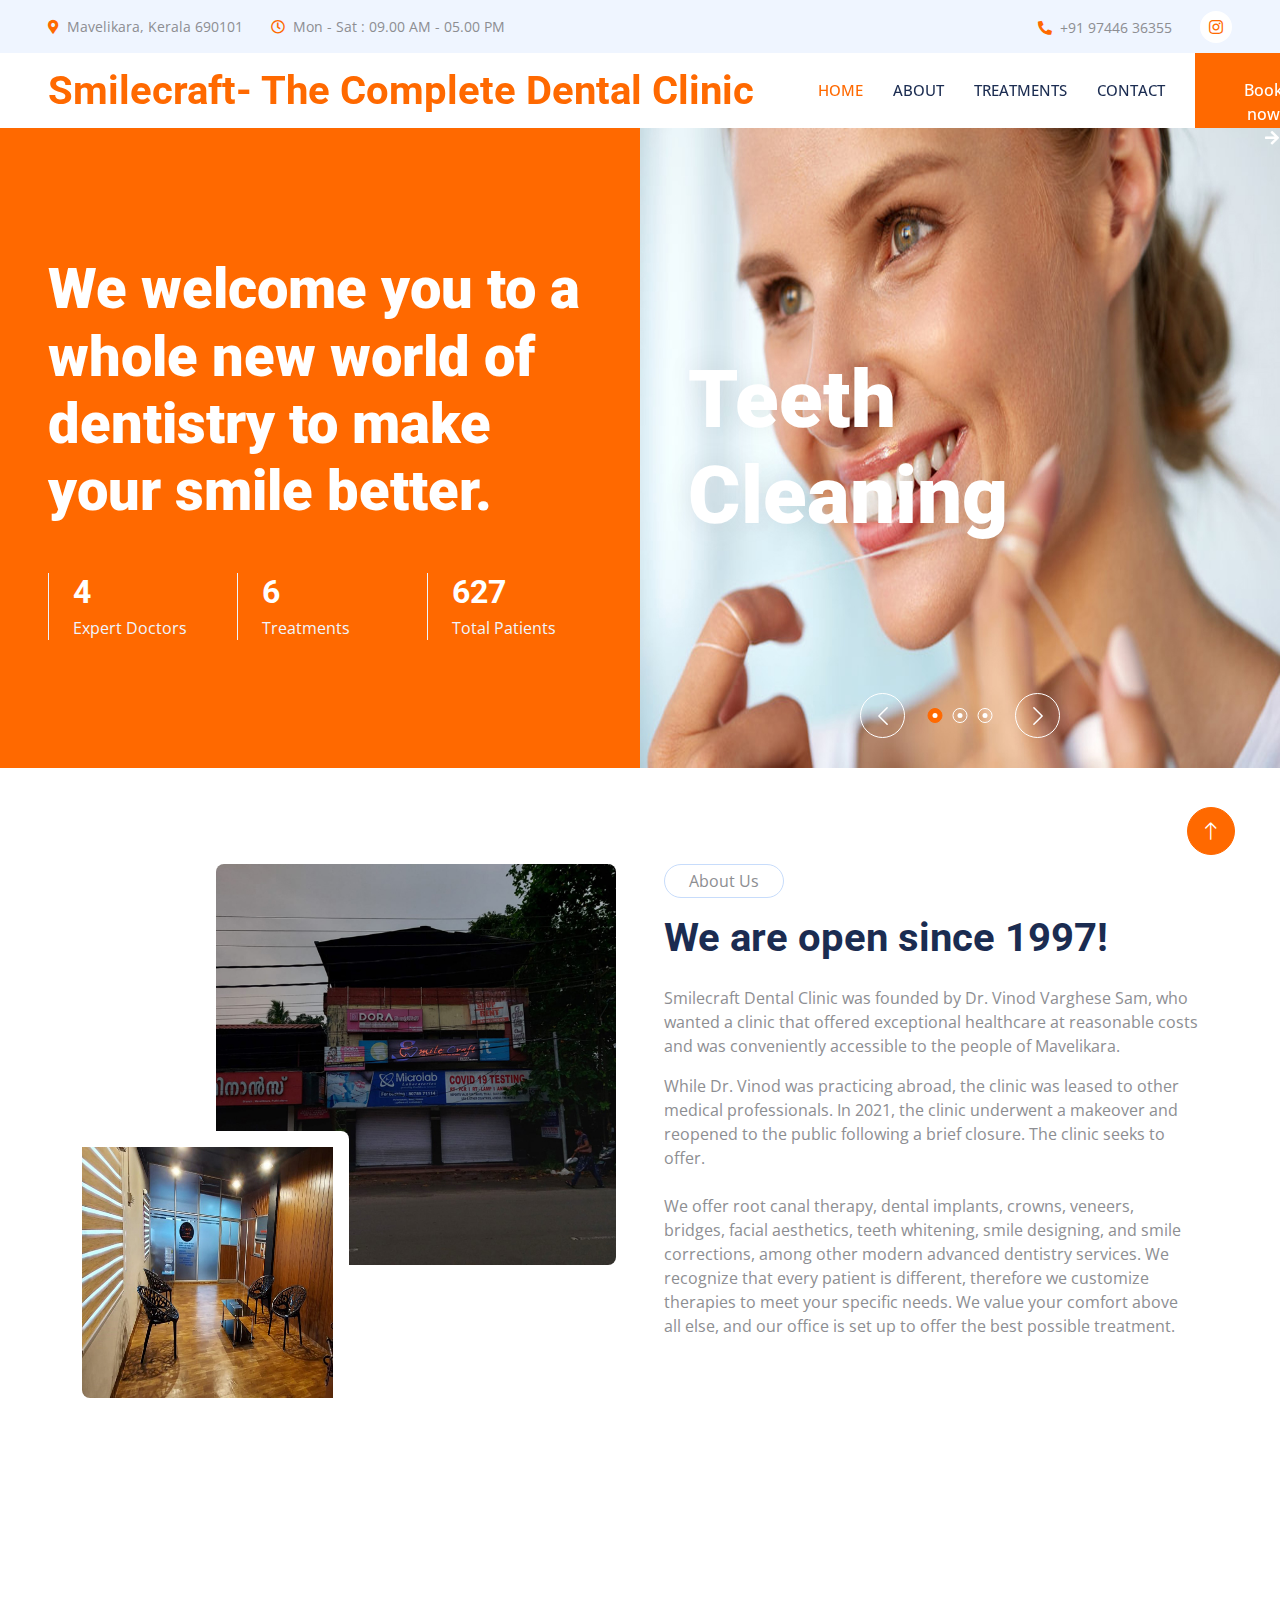
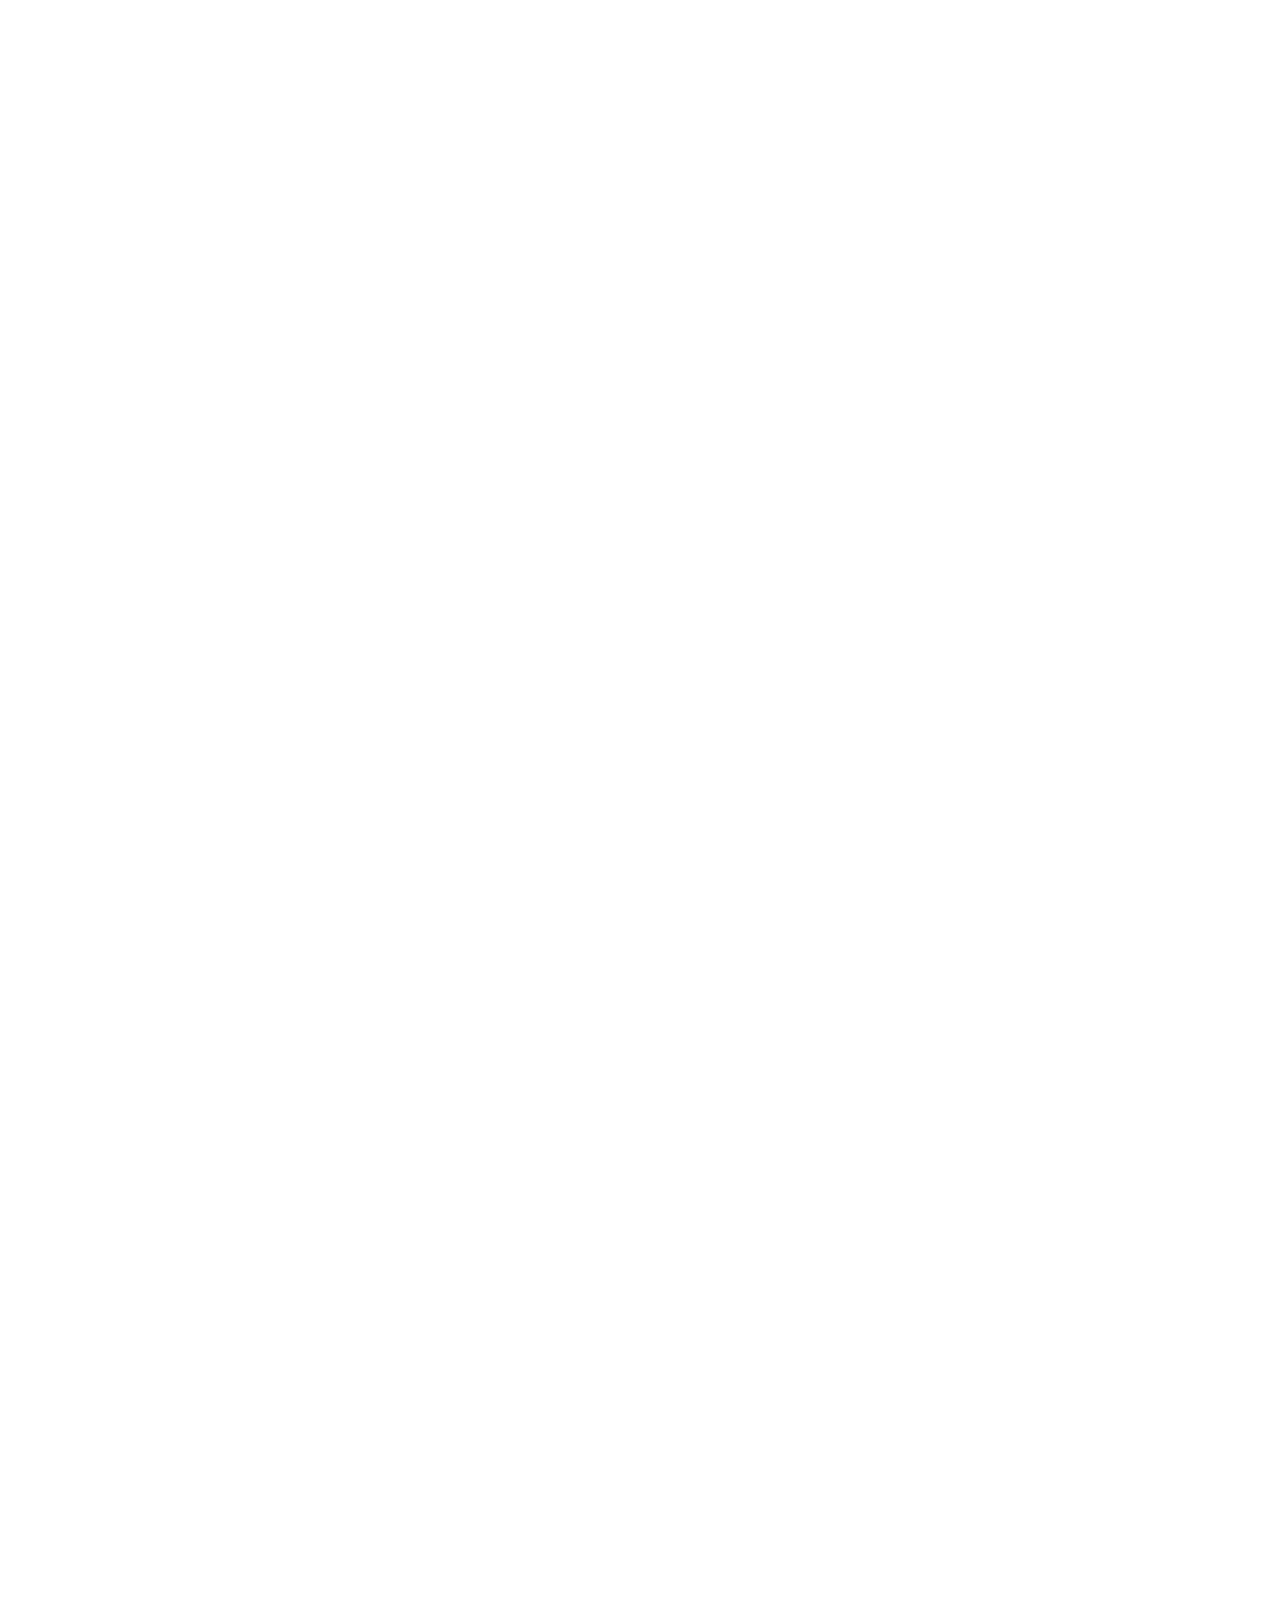
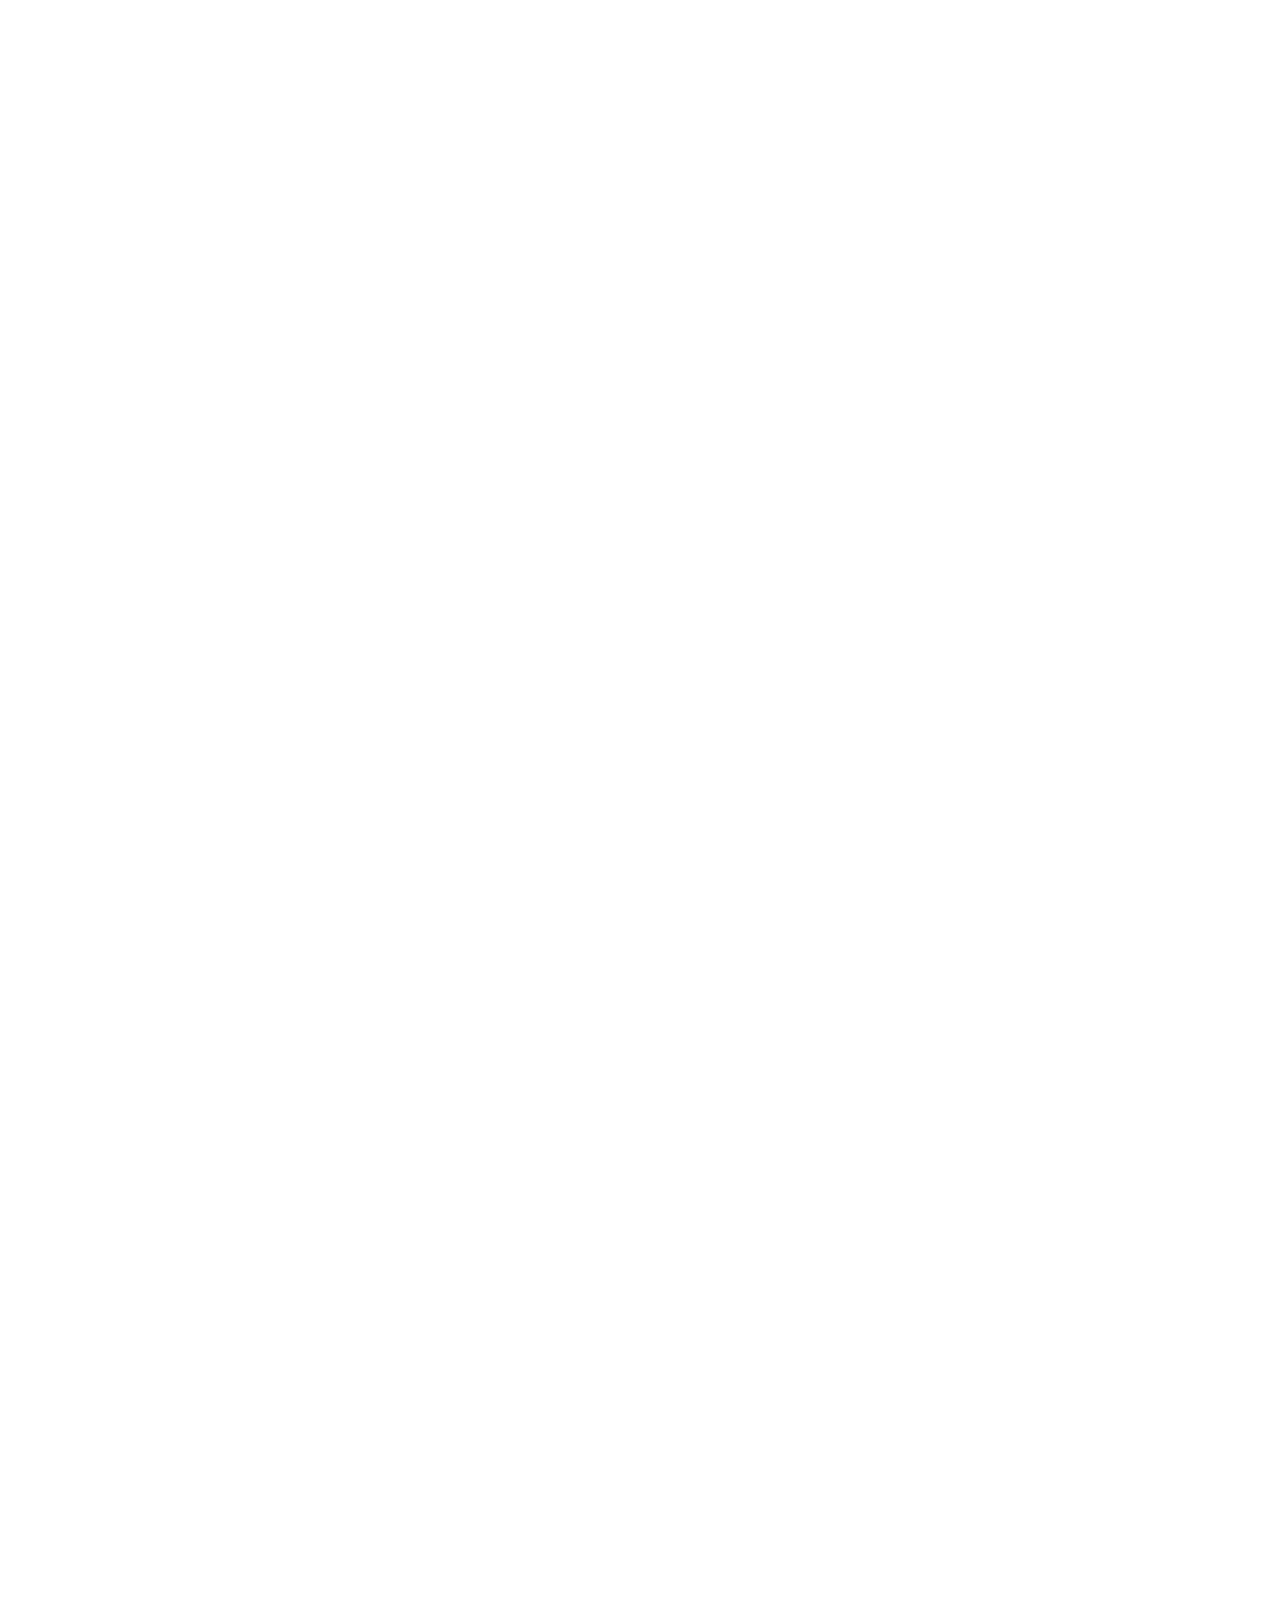
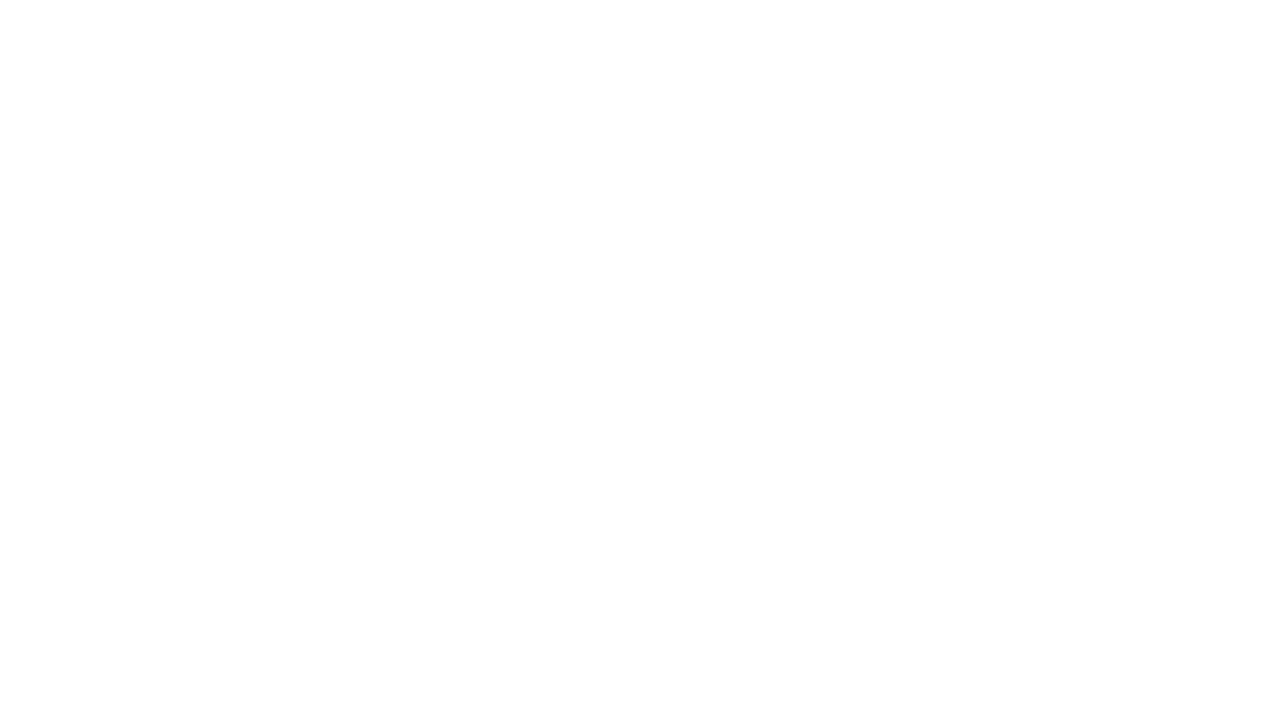
==== commit 8f806160: "Made changes to entire Site and names" ====
--- a/index.html
+++ b/index.html
@@ -3,7 +3,7 @@
 
 <head>
     <meta charset="utf-8">
-    <title>Smilecraft Dental clinic</title>
+    <title>Smilecraft- The Complete Dental clinic</title>
     <meta content="width=device-width, initial-scale=1.0" name="viewport">
     <meta content="" name="keywords">
     <meta content="" name="description">
@@ -78,7 +78,7 @@
     <!-- Navbar Start -->
     <nav class="navbar navbar-expand-lg bg-white navbar-light sticky-top p-0 wow fadeIn" data-wow-delay="0.1s">
         <a href="index.html" class="navbar-brand d-flex align-items-center px-4 px-lg-5">
-            <h1 class="m-0 text-primary">Smilecraft Dental Clinic</h1>
+            <h1 class="m-0 text-primary">Smilecraft- The Complete Dental Clinic</h1>
         </a>
         <button type="button" class="navbar-toggler me-4" data-bs-toggle="collapse" data-bs-target="#navbarCollapse">
             <span class="navbar-toggler-icon"></span>
@@ -169,11 +169,13 @@
                 <div class="col-lg-6 wow fadeIn" data-wow-delay="0.5s">
                     <p class="d-inline-block border rounded-pill py-1 px-4">About Us</p>
                     <h1 class="mb-4">We are open since 1997!</h1>
-                    <p>Dr. Vinod Varghese Sam, the founder of Smilecraft Dental clinic wanted a clinic that was easily accessible to the residents of Mavelikara, providing excellect quality of healtcare at affordable prices.</p>
-                    <p class="mb-4">The clinic has been leased to various doctors while Dr. Vinod practised abroad, the clinic had a facelift in 2021 and opened to the public again after a short period of closure. The clinic aims to provide.</p>
-                    <p><i class="far fa-check-circle text-primary me-3"></i>Quality health care</p>
+                    <p>Smilecraft Dental Clinic was founded by Dr. Vinod Varghese Sam, who wanted a clinic that offered exceptional healthcare at reasonable costs and was conveniently accessible to the people of Mavelikara.</p>
+                    <p class="mb-4">While Dr. Vinod was practicing abroad, the clinic was leased to other medical professionals. In 2021, the clinic underwent a makeover and reopened to the public following a brief closure. The clinic seeks to offer.</p>
+                    <p>We offer root canal therapy, dental implants, crowns, veneers, bridges, facial aesthetics, teeth whitening, smile designing, and smile corrections, among other modern advanced dentistry services.
+                        We recognize that every patient is different, therefore we customize therapies to meet your specific needs. We value your comfort above all else, and our office is set up to offer the best possible treatment.</p>  
+                    <!-- <p><i class="far fa-check-circle text-primary me-3"></i>Quality health care</p>
                     <p><i class="far fa-check-circle text-primary me-3"></i>Talented Doctors</p>
-                    <p><i class="far fa-check-circle text-primary me-3"></i>State of the art instruments</p>
+                    <p><i class="far fa-check-circle text-primary me-3"></i>State of the art instruments</p> -->
                 </div>
             </div>
         </div>
@@ -291,27 +293,11 @@
                 <p class="d-inline-block border rounded-pill py-1 px-4">Doctors</p>
                 <h1>Our Experienced Doctors</h1>
             </div>
-            <div class="row g-4">
-                <div class="col-lg-3 col-md-6 wow fadeInUp" data-wow-delay="0.1s">
-                    <div class="team-item position-relative rounded overflow-hidden">
-                        <div class="overflow-hidden">
-                            <img class="img-fluid" src="img/team-1.jpg" alt="">
-                        </div>
-                        <div class="team-text bg-light text-center p-4">
-                            <h5>Dr. Deepthy</h5>
-                            <p class="text-primary">Dentist</p>
-                            <!-- <div class="team-social text-center">
-                                <a class="btn btn-square" href=""><i class="fab fa-facebook-f"></i></a>
-                                <a class="btn btn-square" href=""><i class="fab fa-twitter"></i></a>
-                                <a class="btn btn-square" href=""><i class="fab fa-instagram"></i></a>
-                            </div> -->
-                        </div>
-                    </div>
-                </div>
+            <div class="row g-2">
                 <div class="col-lg-3 col-md-6 wow fadeInUp" data-wow-delay="0.3s">
                     <div class="team-item position-relative rounded overflow-hidden">
                         <div class="overflow-hidden">
-                            <img class="img-fluid" src="img/team-2.jpg" alt="">
+                            <img class="img-fluid" src="img/mathew.PNG" alt="">
                         </div>
                         <div class="team-text bg-light text-center p-4">
                             <h5>Dr. Mathew</h5>
@@ -324,26 +310,10 @@
                         </div>
                     </div>
                 </div>
-                <div class="col-lg-3 col-md-6 wow fadeInUp" data-wow-delay="0.5s">
-                    <div class="team-item position-relative rounded overflow-hidden">
-                        <div class="overflow-hidden">
-                            <img class="img-fluid" src="img/team-3.jpg" alt="">
-                        </div>
-                        <div class="team-text bg-light text-center p-4">
-                            <h5>Dr. Nebu</h5>
-                            <p class="text-primary">Dentist</p>
-                            <!-- <div class="team-social text-center">
-                                <a class="btn btn-square" href=""><i class="fab fa-facebook-f"></i></a>
-                                <a class="btn btn-square" href=""><i class="fab fa-twitter"></i></a>
-                                <a class="btn btn-square" href=""><i class="fab fa-instagram"></i></a>
-                            </div> -->
-                        </div>
-                    </div>
-                </div>
                 <div class="col-lg-3 col-md-6 wow fadeInUp" data-wow-delay="0.7s">
                     <div class="team-item position-relative rounded overflow-hidden">
                         <div class="overflow-hidden">
-                            <img class="img-fluid" src="img/team-4.jpg" alt="">
+                            <img class="img-fluid" src="img/vinod.PNG" alt="">
                         </div>
                         <div class="team-text bg-light text-center p-4">
                             <h5>Dr. Vinod Varghese Sam</h5>
@@ -402,14 +372,14 @@
                                 <div class="col-12 col-sm-6">
                                     <input type="text" class="form-control border-0" placeholder="Your Mobile" style="height: 55px;">
                                 </div>
-                                <div class="col-12 col-sm-6">
+                                <!-- <div class="col-12 col-sm-6">
                                     <select class="form-select border-0" style="height: 55px;">
                                         <option selected>Choose Doctor</option>
                                         <option value="1">Dr. Deepthy</option>
                                         <option value="2">Dr. Mathew</option>
                                         <option value="3">Dr. Nebu</option>
                                     </select>
-                                </div>
+                                </div> -->
                                 <div class="col-12 col-sm-6">
                                     <div class="date" id="date" data-target-input="nearest">
                                         <input type="text"
@@ -522,7 +492,7 @@
             <div class="copyright">
                 <div class="row">
                     <div class="col-md-6 text-center text-md-start mb-3 mb-md-0">
-                        &copy; <a class="border-bottom" href="#">Smilecraft Dental Clinic</a>, All Rights Reserved.
+                        &copy; <a class="border-bottom" href="#">Smilecraft- The Complete  Dental Clinic</a>, All Rights Reserved.
                     </div>
                 </div>
             </div>
--- a/css/style.css
+++ b/css/style.css
@@ -301,6 +301,8 @@
     position: relative;
     top: 0;
     transition: .5s;
+    height: 250px;
+    width: 320px;
 }
 
 .team-item:hover img {
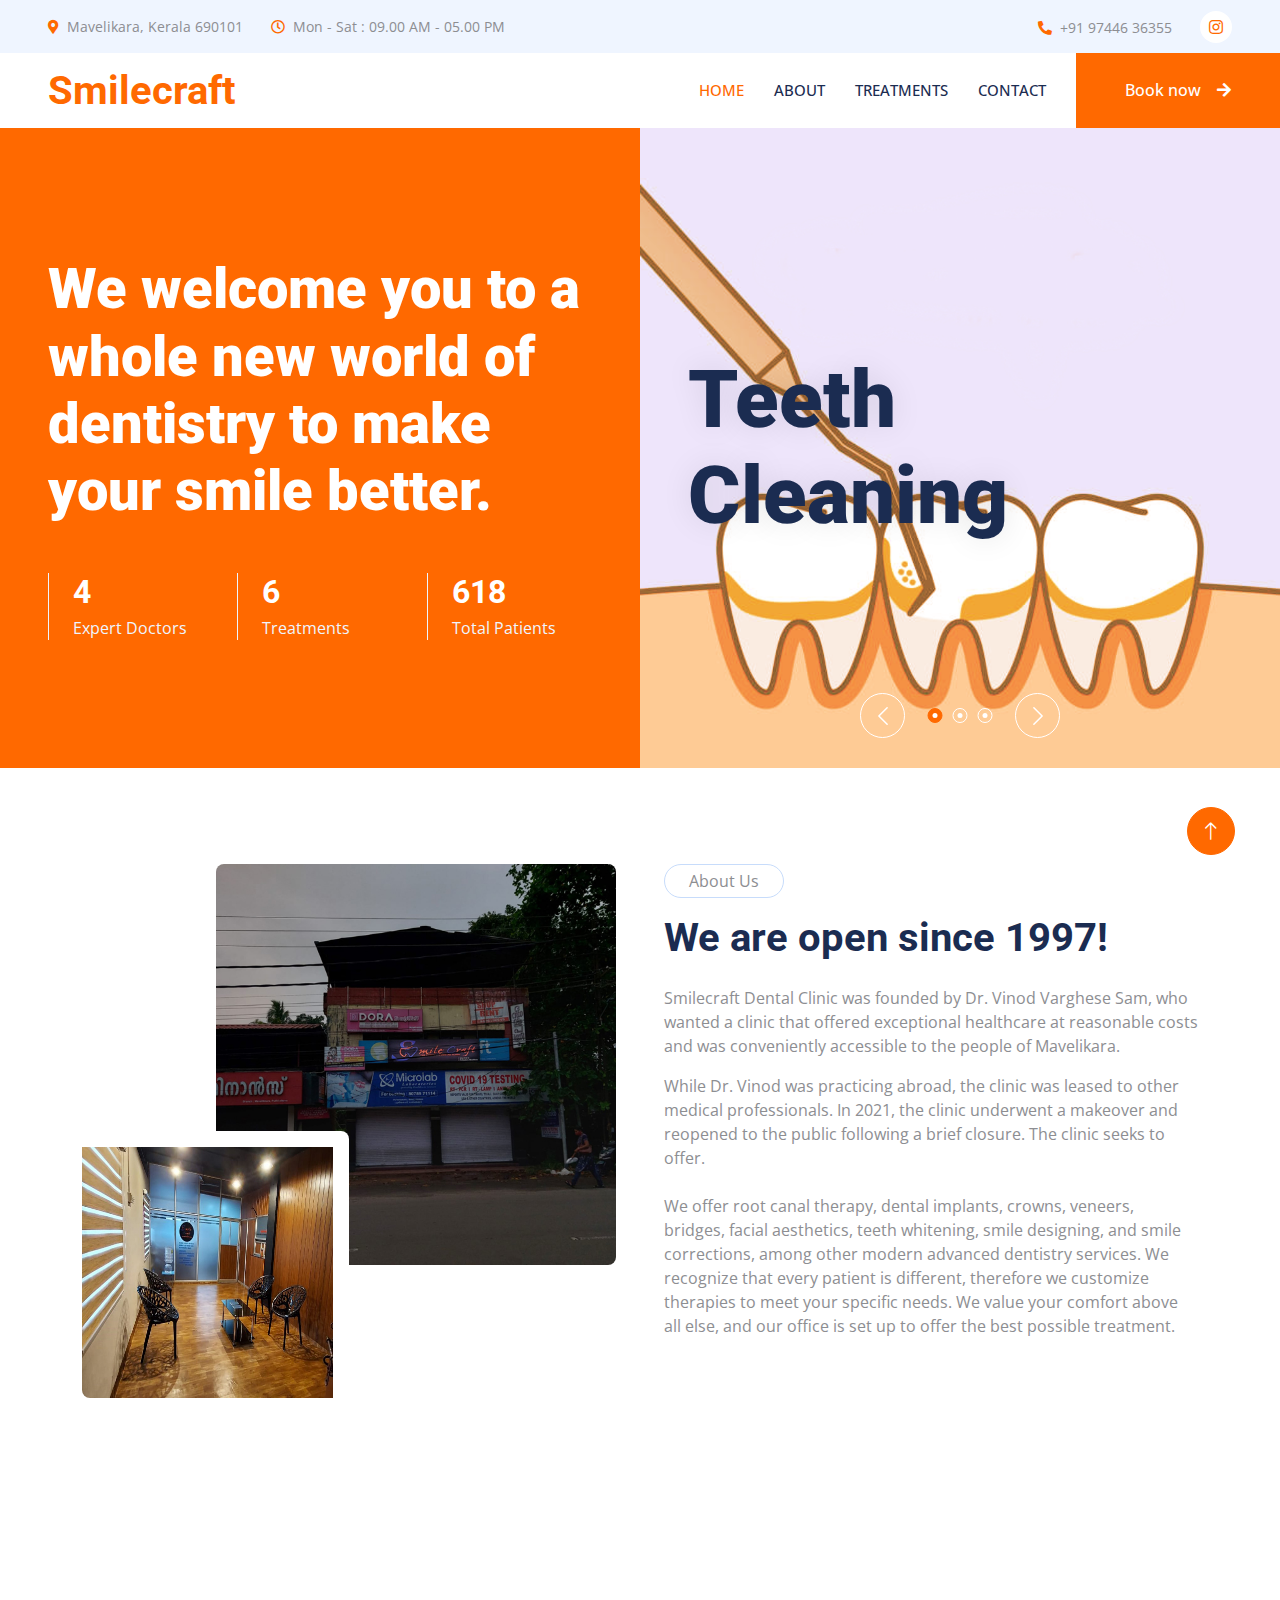
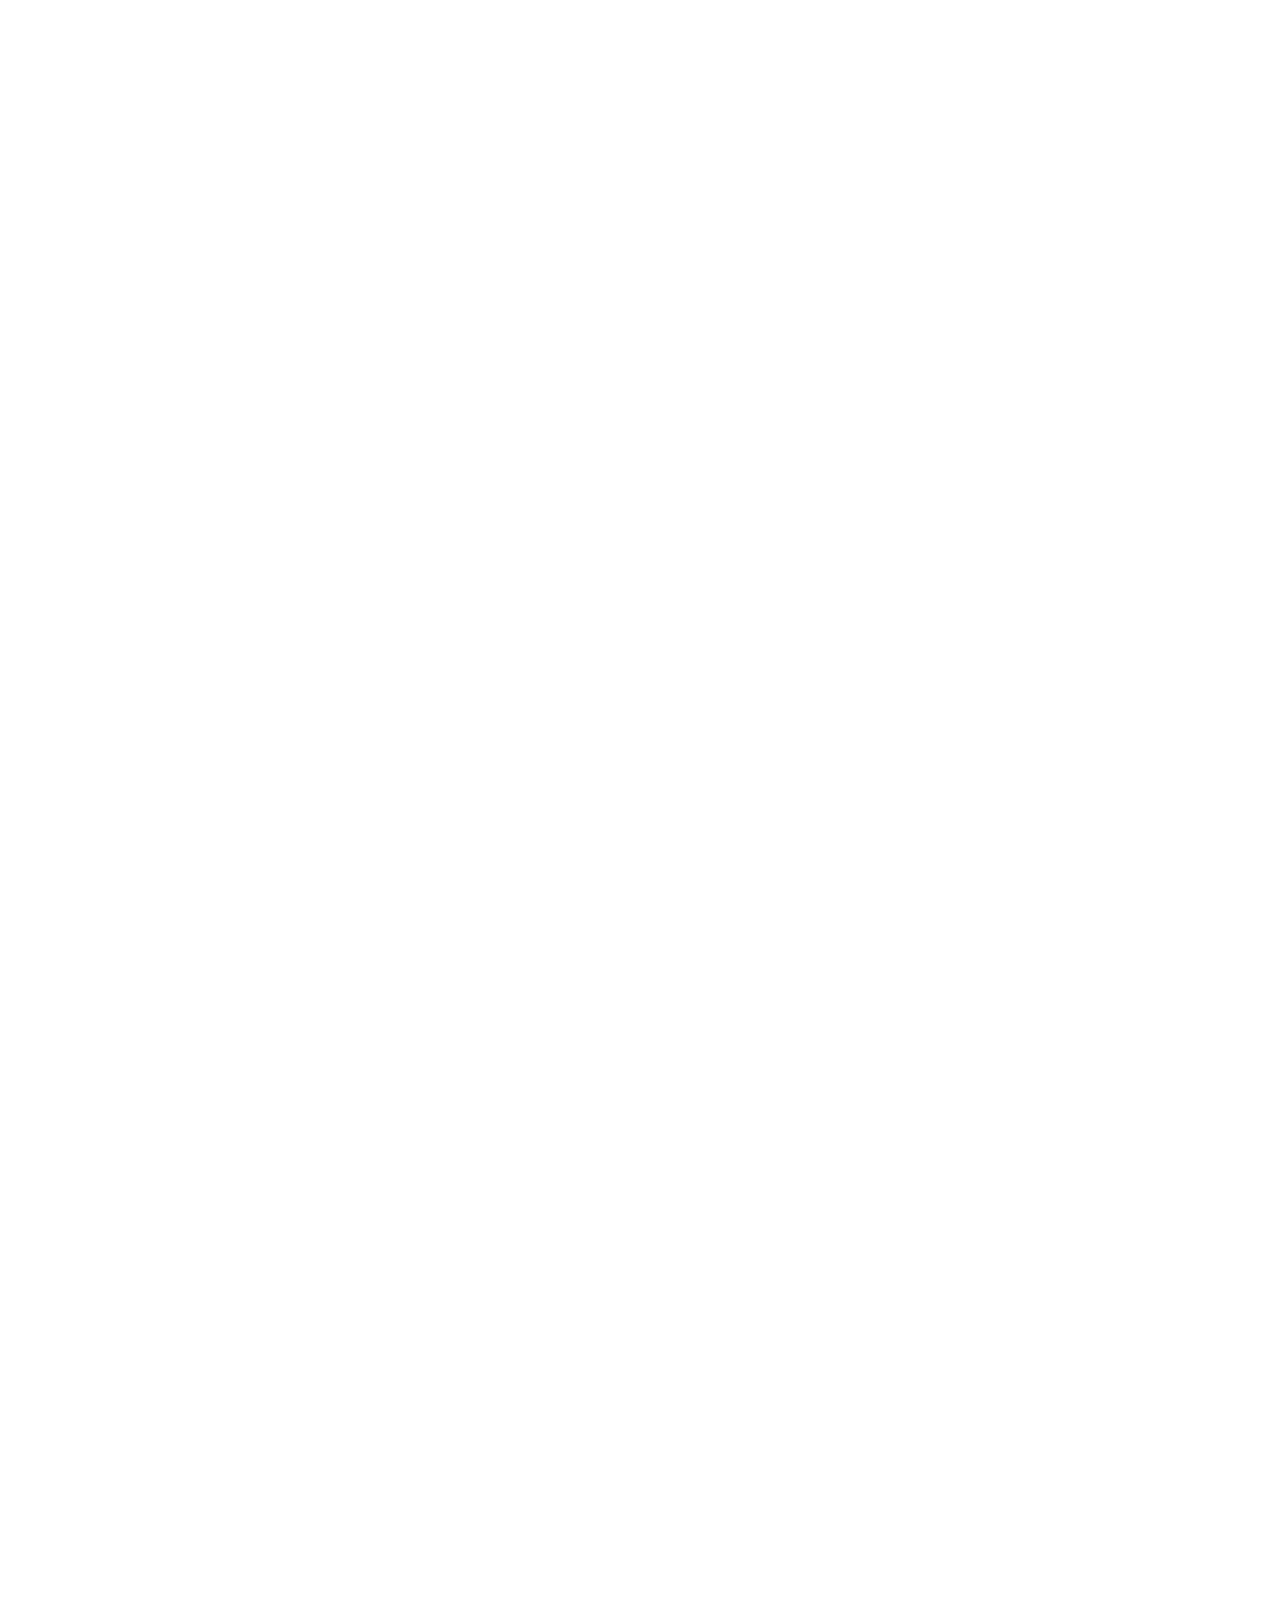
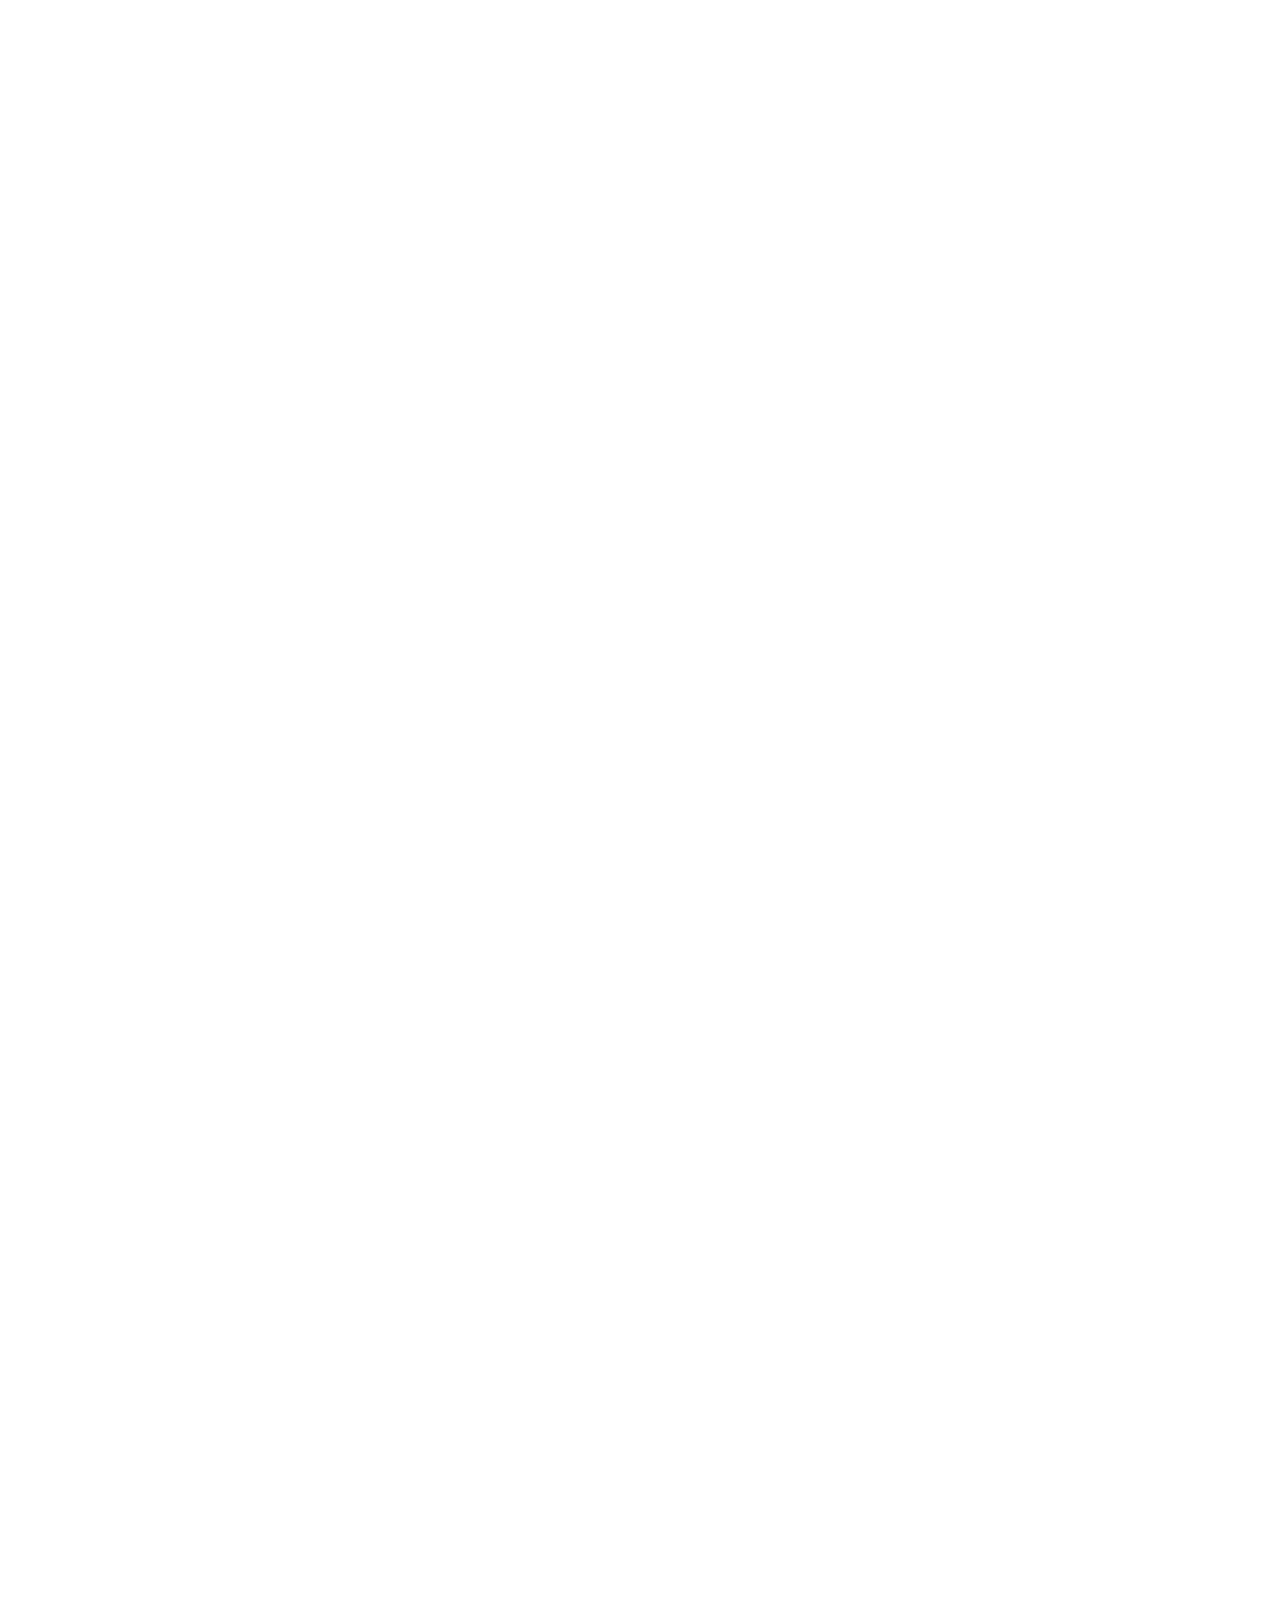
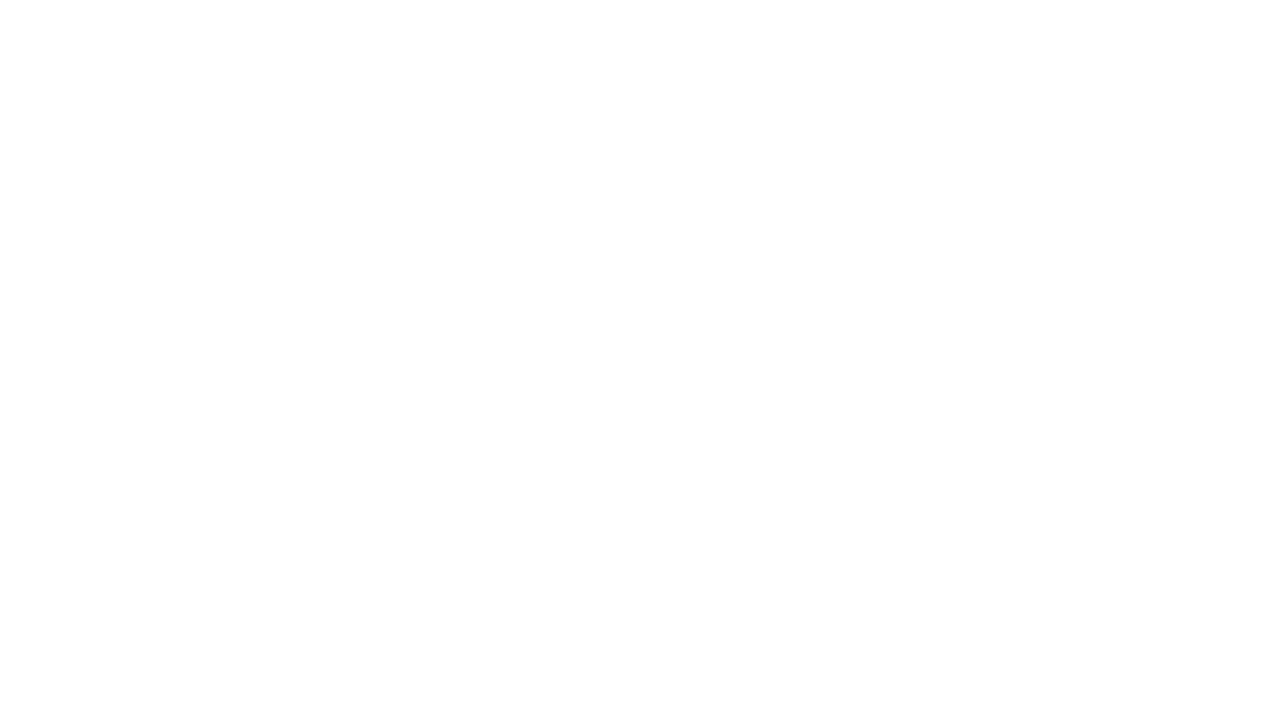
==== commit 68a9a57d: "Updated illustrations, name to fit" ====
--- a/index.html
+++ b/index.html
@@ -78,7 +78,7 @@
     <!-- Navbar Start -->
     <nav class="navbar navbar-expand-lg bg-white navbar-light sticky-top p-0 wow fadeIn" data-wow-delay="0.1s">
         <a href="index.html" class="navbar-brand d-flex align-items-center px-4 px-lg-5">
-            <h1 class="m-0 text-primary">Smilecraft- The Complete Dental Clinic</h1>
+            <h1 class="m-0 text-primary">Smilecraft</h1>
         </a>
         <button type="button" class="navbar-toggler me-4" data-bs-toggle="collapse" data-bs-target="#navbarCollapse">
             <span class="navbar-toggler-icon"></span>
@@ -132,21 +132,21 @@
             <div class="col-lg-6 wow fadeIn" data-wow-delay="0.5s">
                 <div class="owl-carousel header-carousel">
                     <div class="owl-carousel-item position-relative">
-                        <img class="img-fluid" src="img/carousel-1.jpg" alt="">
+                        <img class="img-fluid" src="img/carousel-1.png" alt="">
                         <div class="owl-carousel-text">
-                            <h1 class="display-1 text-white mb-0">Teeth Cleaning</h1>
+                            <h1 class="display-1 text-black mb-0">Teeth Cleaning</h1>
                         </div>
                     </div>
                     <div class="owl-carousel-item position-relative">
-                        <img class="img-fluid" src="img/carousel-2.jpg" alt="">
+                        <img class="img-fluid" src="img/carousel-2.png" alt="">
                         <div class="owl-carousel-text">
-                            <h1 class="display-1 text-white mb-0">Extractions</h1>
+                            <h1 class="display-1 text-black mb-0">Extractions</h1>
                         </div>
                     </div>
                     <div class="owl-carousel-item position-relative">
-                        <img class="img-fluid" src="img/carousel-3.jpg" alt="">
+                        <img class="img-fluid" src="img/carousel-3.png" alt="">
                         <div class="owl-carousel-text">
-                            <h1 class="display-1 text-white mb-0">Root Canal</h1>
+                            <h1 class="display-1 text-black mb-0">Root Canal</h1>
                         </div>
                     </div>
                 </div>
--- a/css/style.css
+++ b/css/style.css
@@ -25,6 +25,9 @@
     z-index: 99;
 }
 
+body {
+    width: 100%;
+}
 
 /*** Spinner ***/
 #spinner {
@@ -117,6 +120,10 @@
 .navbar .navbar-brand,
 .navbar a.btn {
     height: 75px;
+}
+.navbar a.h1 {
+    height: 75px;
+    width: fit-content;
 }
 
 .navbar .navbar-nav .nav-link {
@@ -235,9 +242,12 @@
 }
 
 .page-header {
-    background: url(../img/header-page.jpg) top center no-repeat;
     background-size: cover;
     text-shadow: 0 0 30px rgba(0, 0, 0, .1);
+    background: url(../img/aboutus.PNG) top center no-repeat;
+}
+.appointment {
+    background: url(../img/appointment.jpg) top center no-repeat;
 }
 
 .breadcrumb-item + .breadcrumb-item::before {
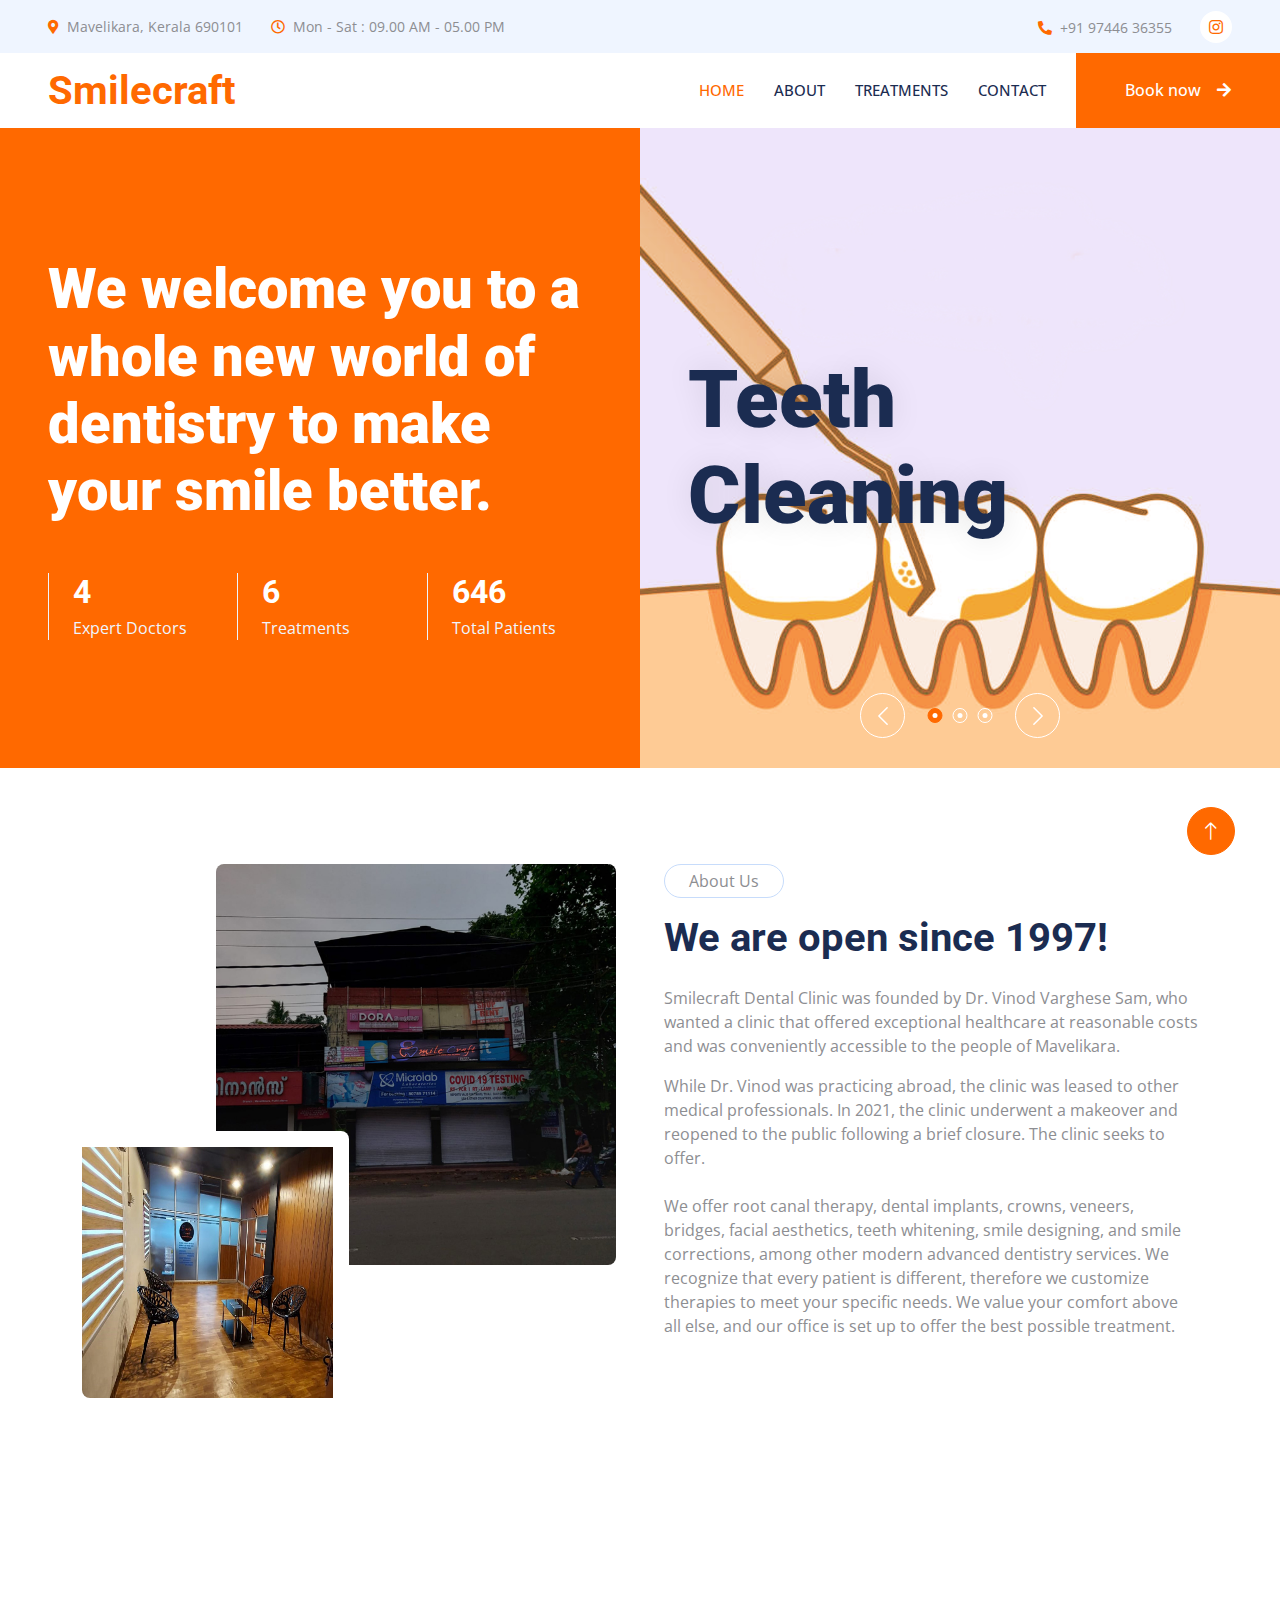
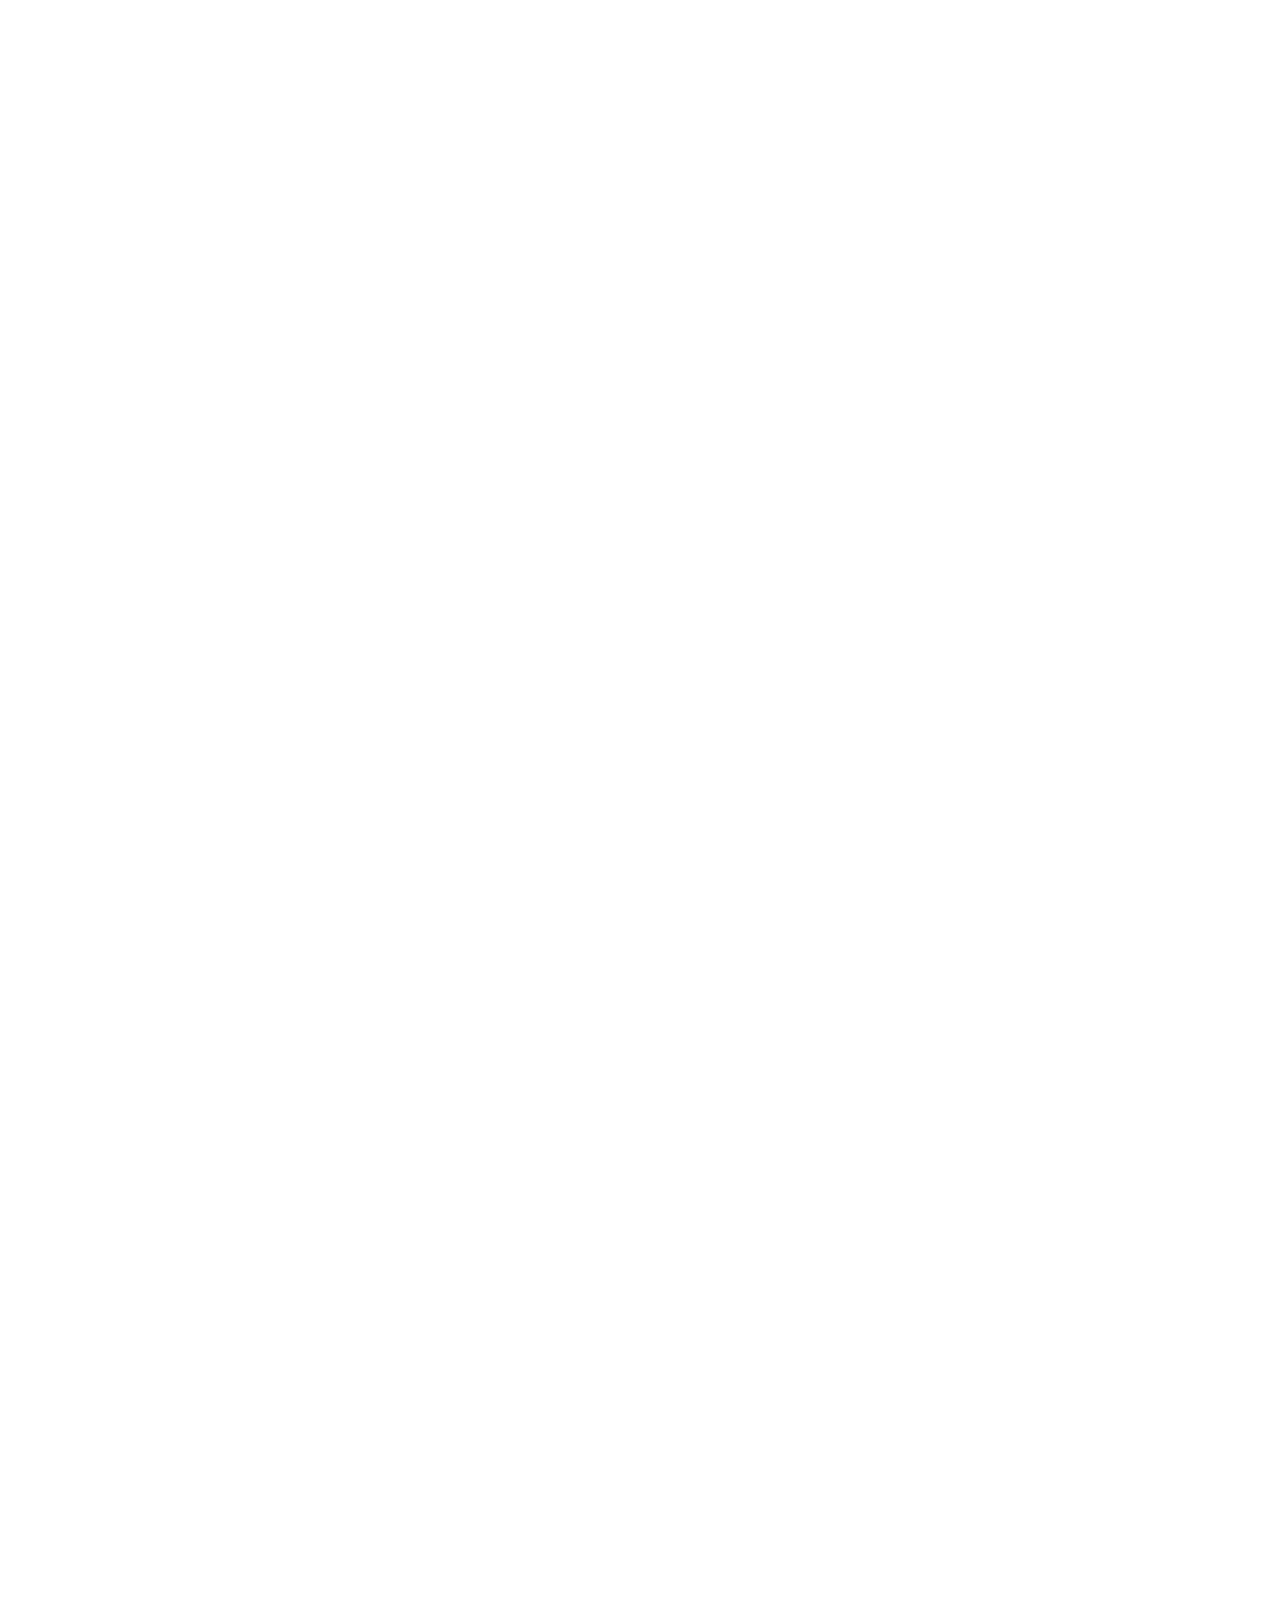
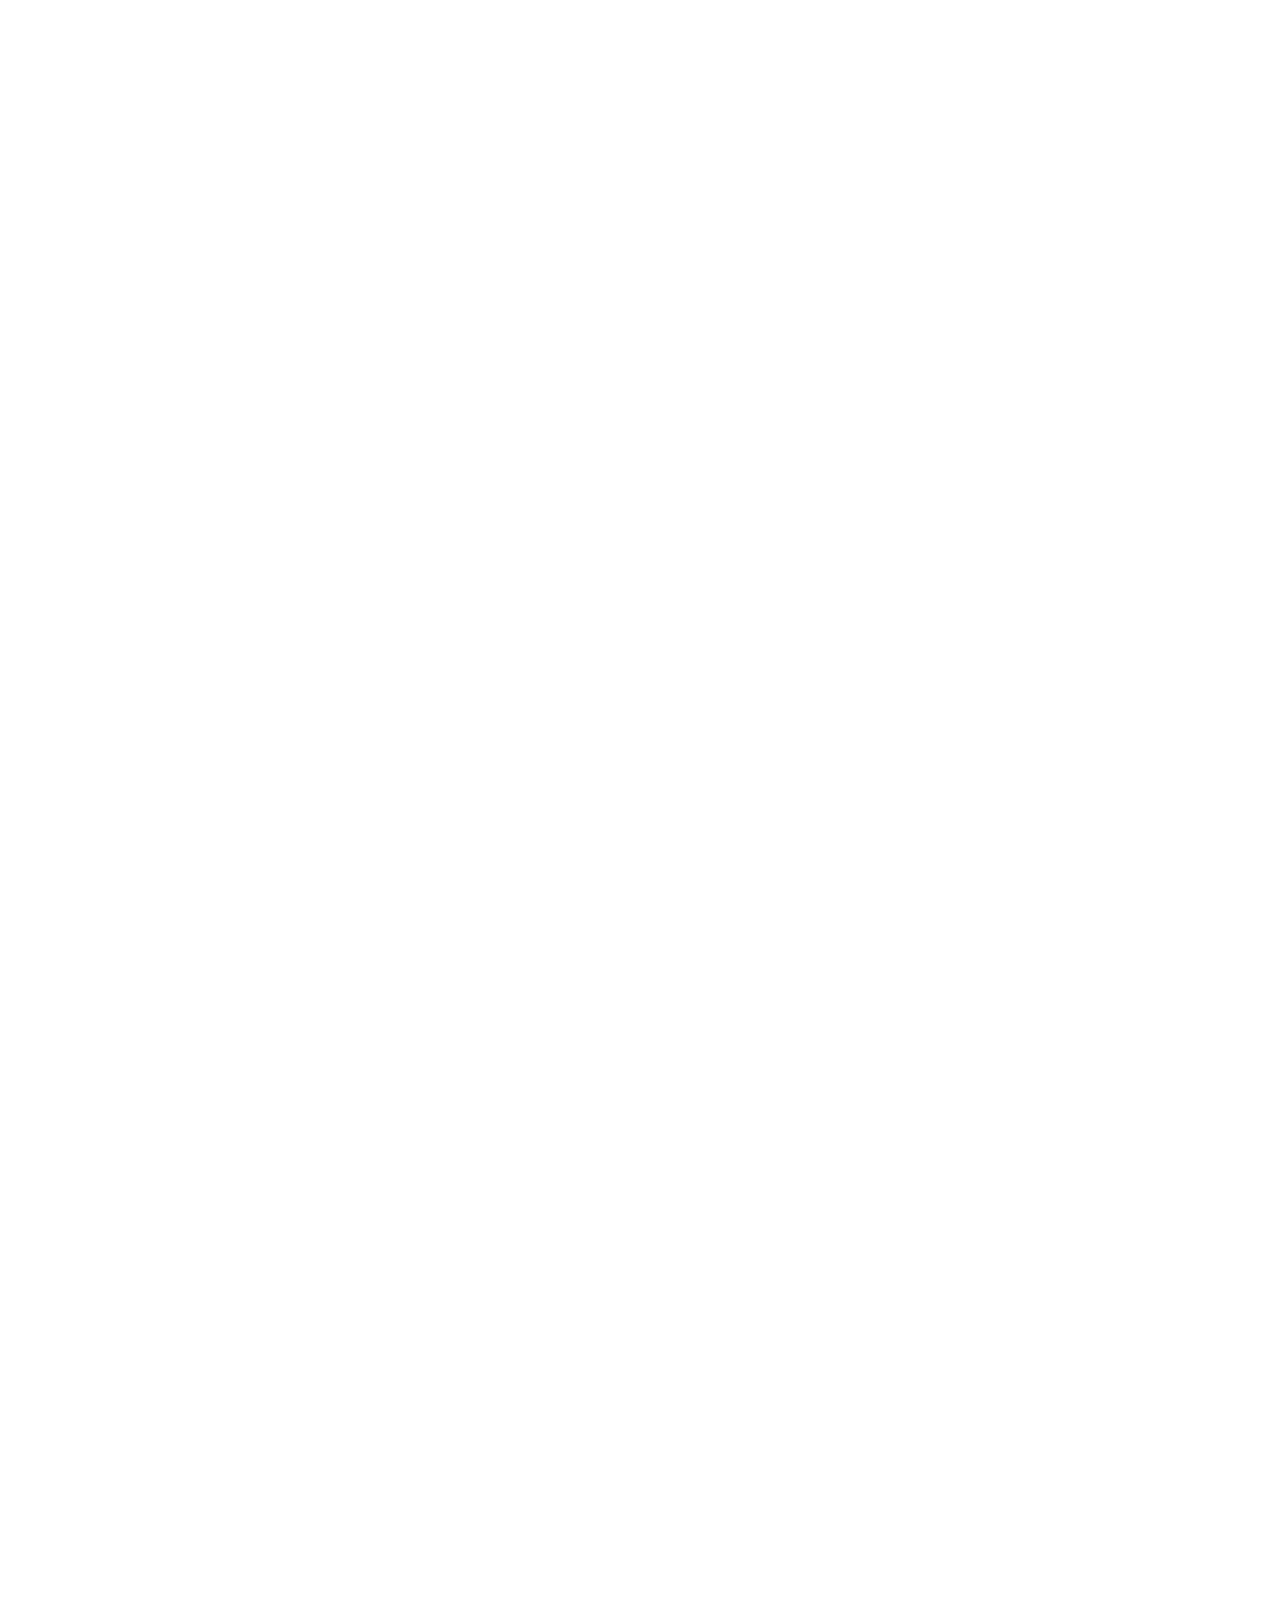
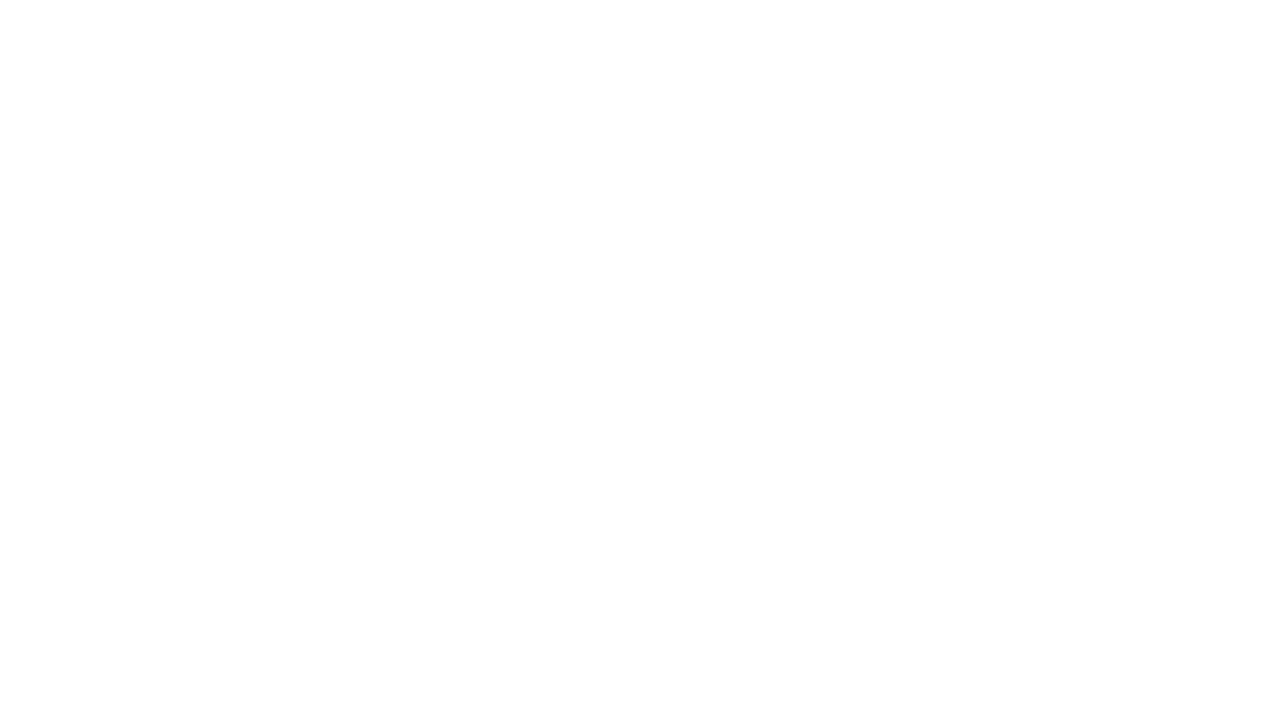
==== commit d58e01b3: "Added form support" ====
--- a/index.html
+++ b/index.html
@@ -361,7 +361,7 @@
                 </div>
                 <div class="col-lg-6 wow fadeInUp" data-wow-delay="0.5s">
                     <div class="bg-light rounded h-100 d-flex align-items-center p-5">
-                        <form>
+                        <form name="appointment" netlify>
                             <div class="row g-3">
                                 <div class="col-12 col-sm-6">
                                     <input type="text" class="form-control border-0" placeholder="Your Name" style="height: 55px;">
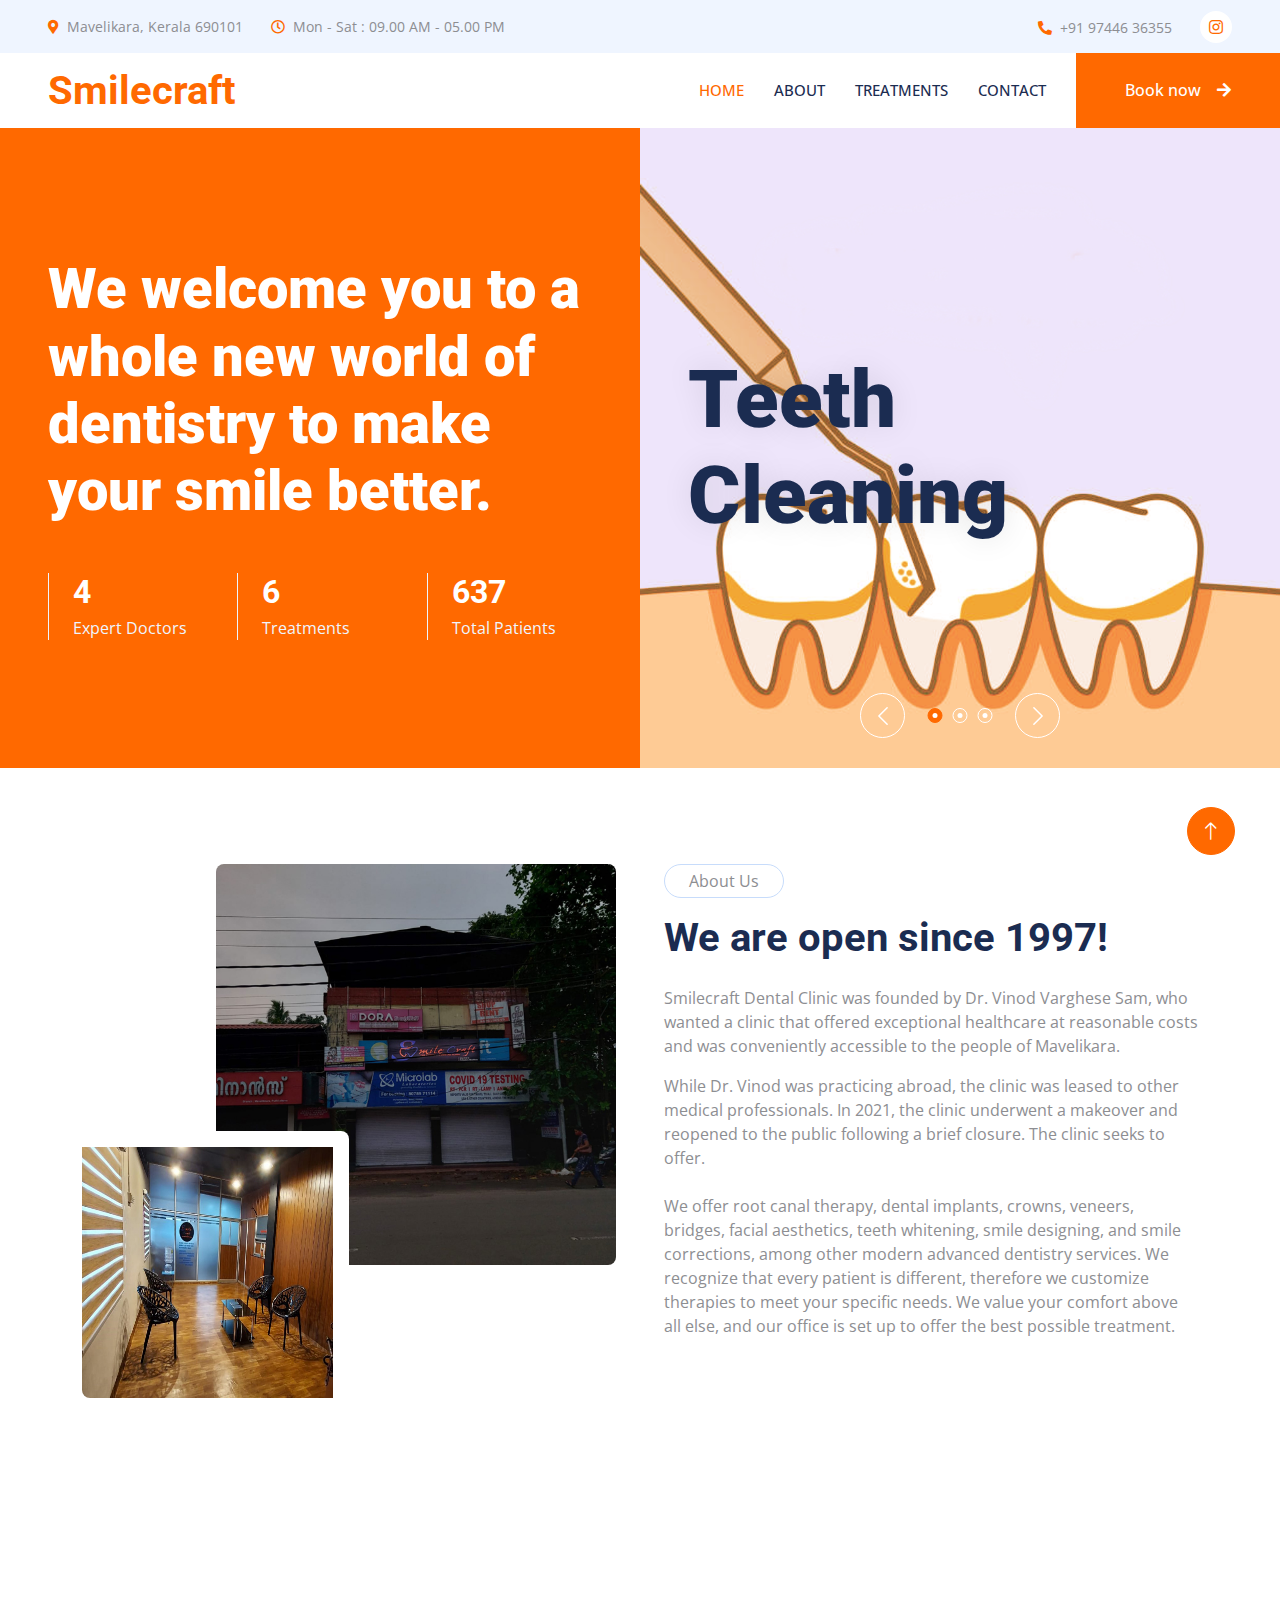
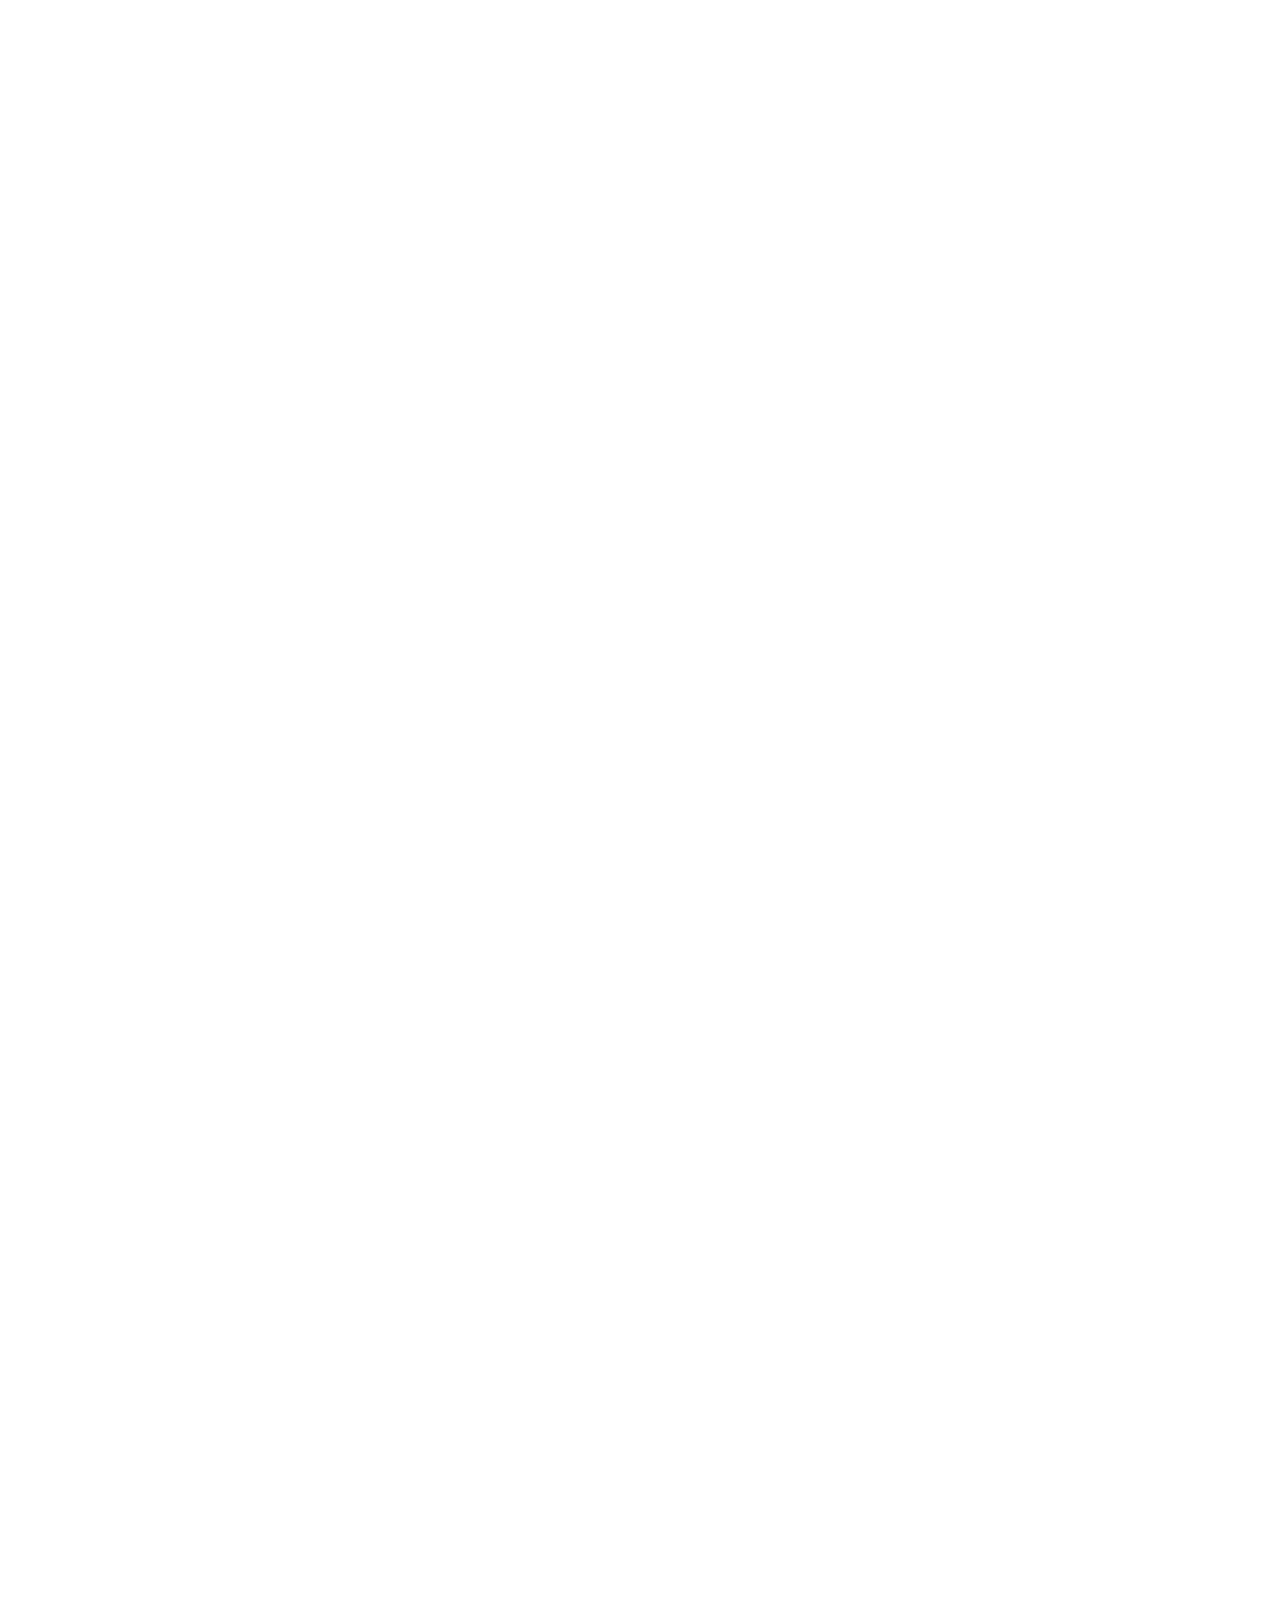
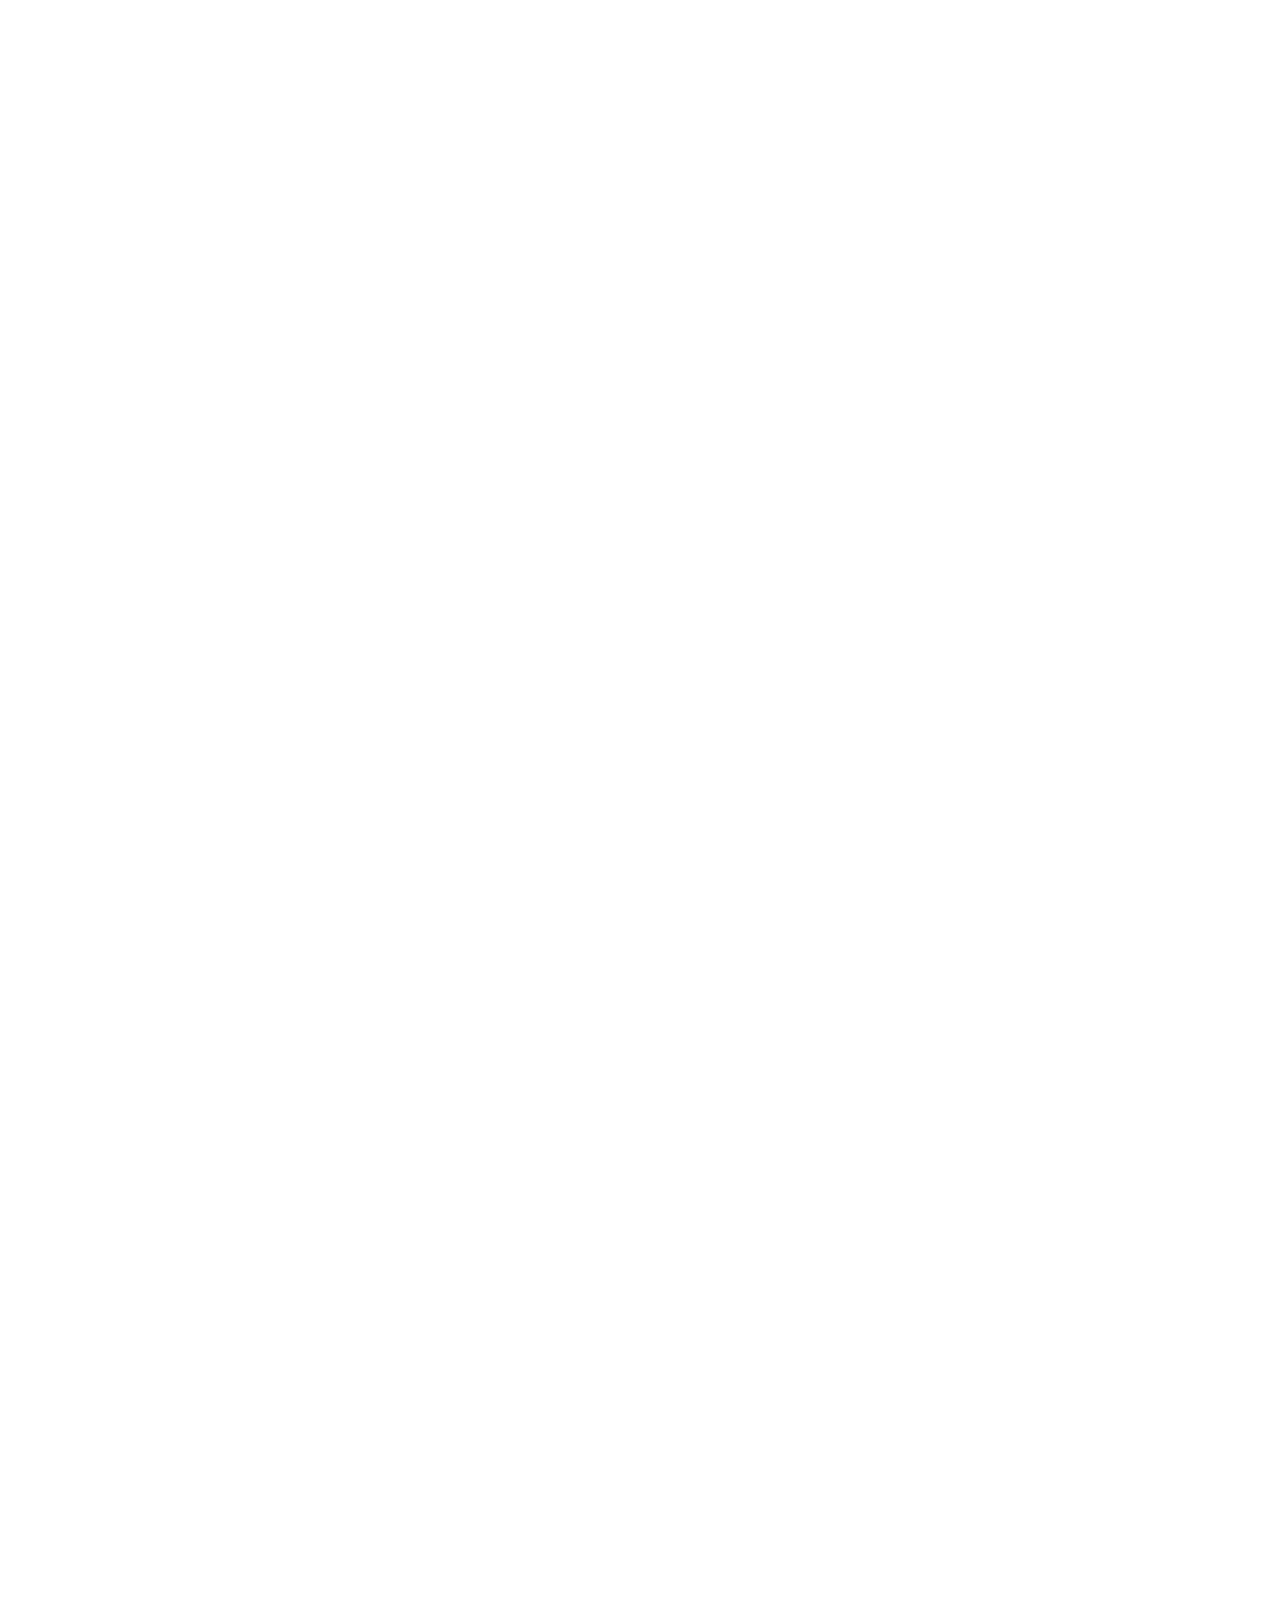
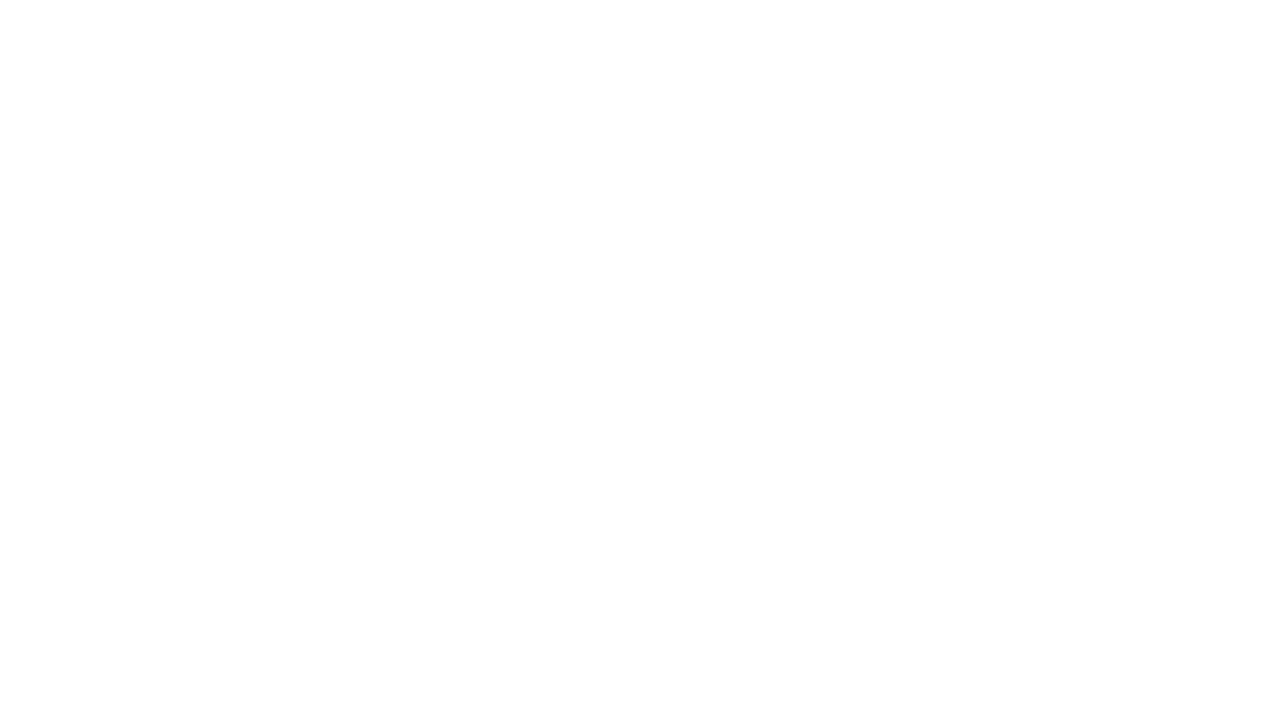
==== commit efffc19a: "Form Corrections" ====
--- a/index.html
+++ b/index.html
@@ -361,16 +361,16 @@
                 </div>
                 <div class="col-lg-6 wow fadeInUp" data-wow-delay="0.5s">
                     <div class="bg-light rounded h-100 d-flex align-items-center p-5">
-                        <form name="appointment" netlify>
+                        <form name="appointment-main" netlify>
                             <div class="row g-3">
                                 <div class="col-12 col-sm-6">
-                                    <input type="text" class="form-control border-0" placeholder="Your Name" style="height: 55px;">
+                                    <input type="text" class="form-control border-0" placeholder="Your Name" name ="name" style="height: 55px;">
                                 </div>
                                 <div class="col-12 col-sm-6">
-                                    <input type="email" class="form-control border-0" placeholder="Your Email" style="height: 55px;">
+                                    <input type="email" class="form-control border-0" placeholder="Your Email" name ="email" style="height: 55px;">
                                 </div>
                                 <div class="col-12 col-sm-6">
-                                    <input type="text" class="form-control border-0" placeholder="Your Mobile" style="height: 55px;">
+                                    <input type="text" class="form-control border-0" placeholder="Your Mobile" name ="mobile" style="height: 55px;">
                                 </div>
                                 <!-- <div class="col-12 col-sm-6">
                                     <select class="form-select border-0" style="height: 55px;">
@@ -383,6 +383,7 @@
                                 <div class="col-12 col-sm-6">
                                     <div class="date" id="date" data-target-input="nearest">
                                         <input type="text"
+                                            name ="date"
                                             class="form-control border-0 datetimepicker-input"
                                             placeholder="Choose Date" data-target="#date" data-toggle="datetimepicker" style="height: 55px;">
                                     </div>
@@ -390,12 +391,13 @@
                                 <div class="col-12 col-sm-6">
                                     <div class="time" id="time" data-target-input="nearest">
                                         <input type="text"
+                                            name ="time"
                                             class="form-control border-0 datetimepicker-input"
                                             placeholder="Choose Date" data-target="#time" data-toggle="datetimepicker" style="height: 55px;">
                                     </div>
                                 </div>
                                 <div class="col-12">
-                                    <textarea class="form-control border-0" rows="5" placeholder="Describe your problem"></textarea>
+                                    <textarea class="form-control border-0" rows="5" name ="problem" placeholder="Describe your problem"></textarea>
                                 </div>
                                 <div class="col-12">
                                     <button class="btn btn-primary w-100 py-3" type="submit">Book Appointment</button>
